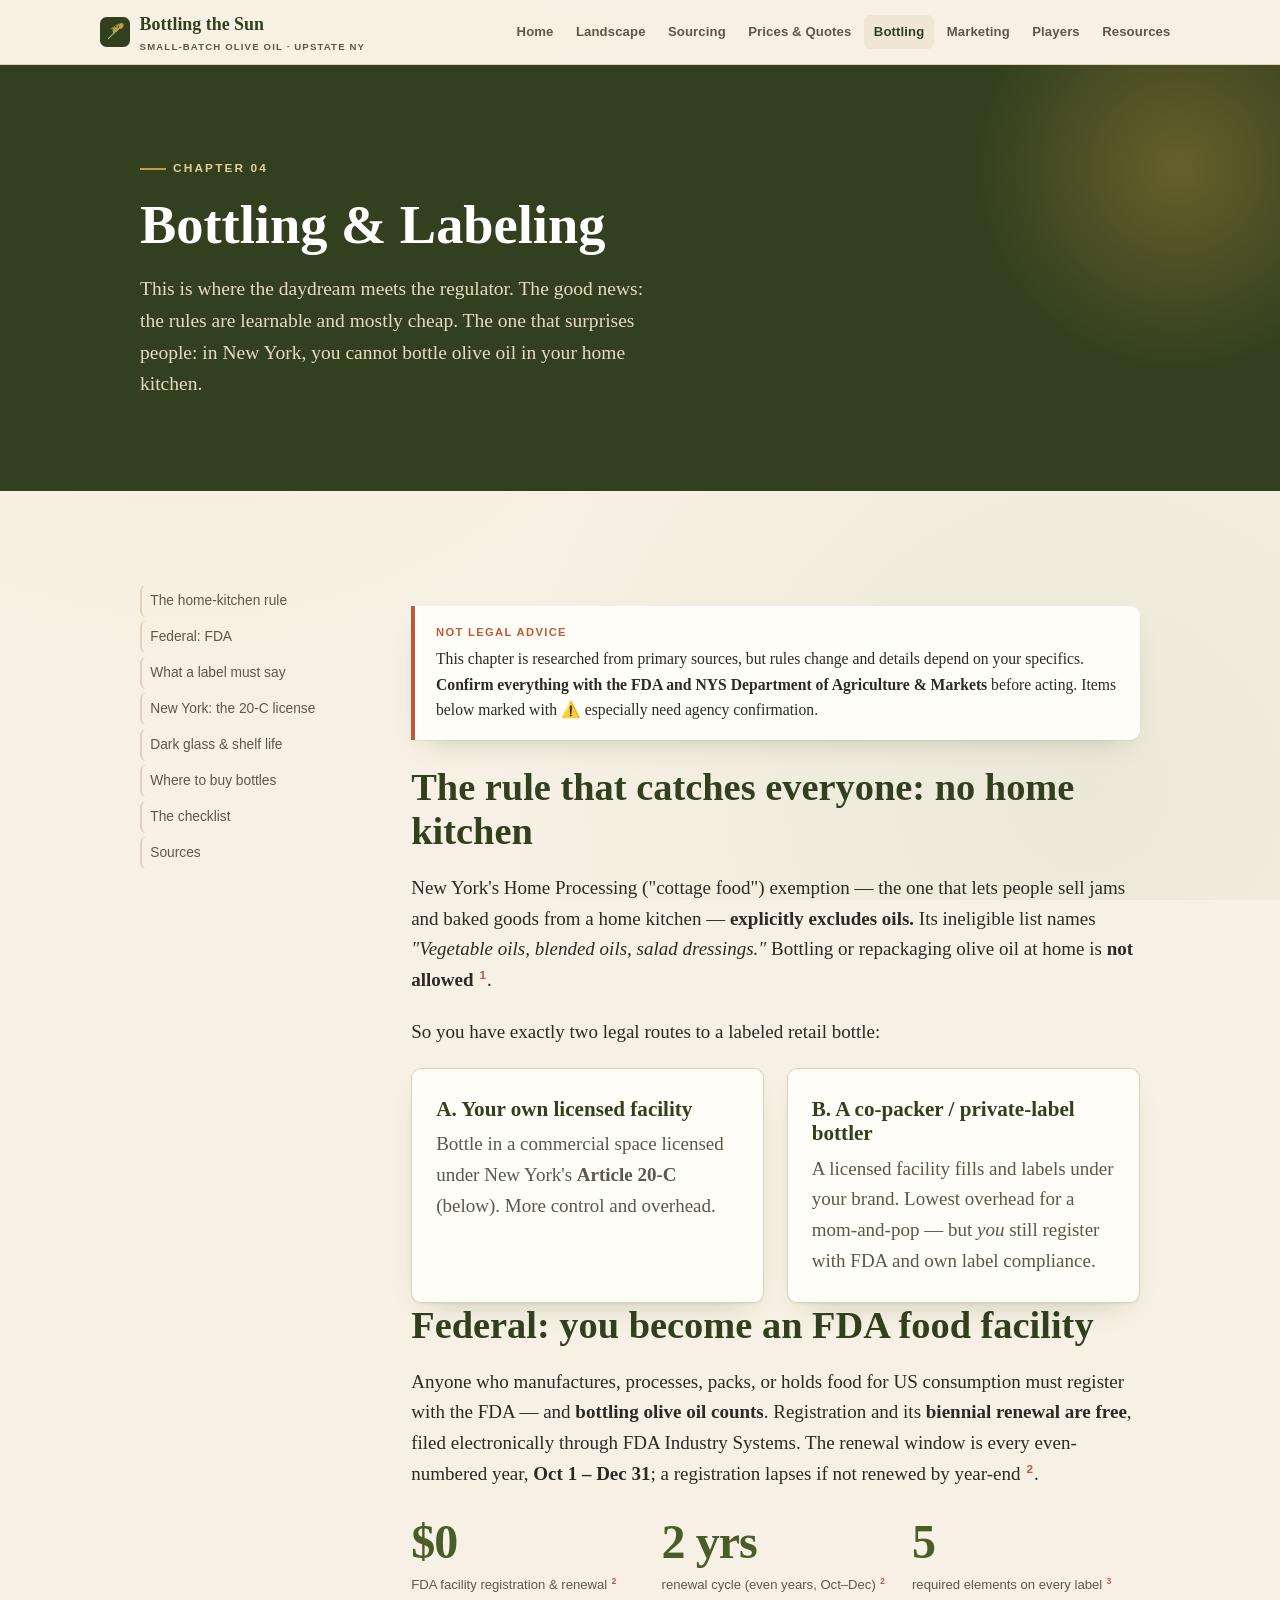
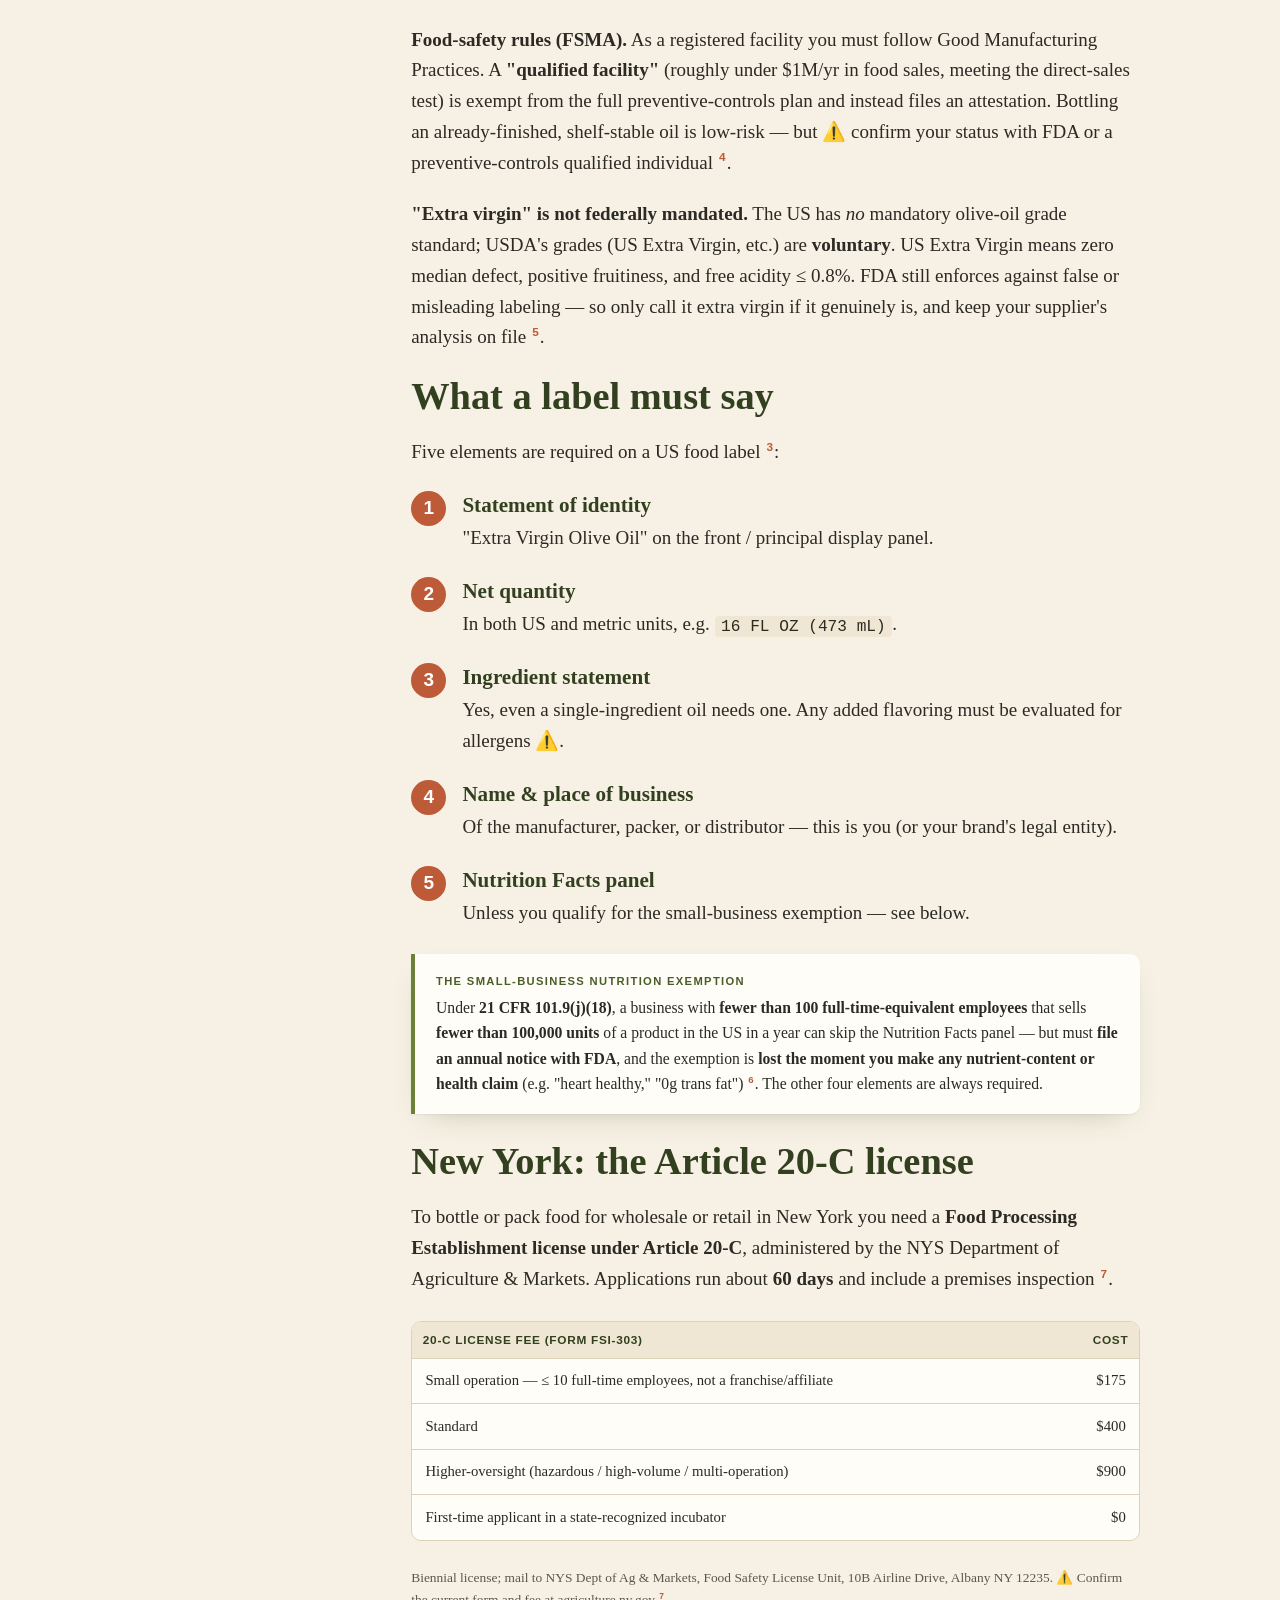
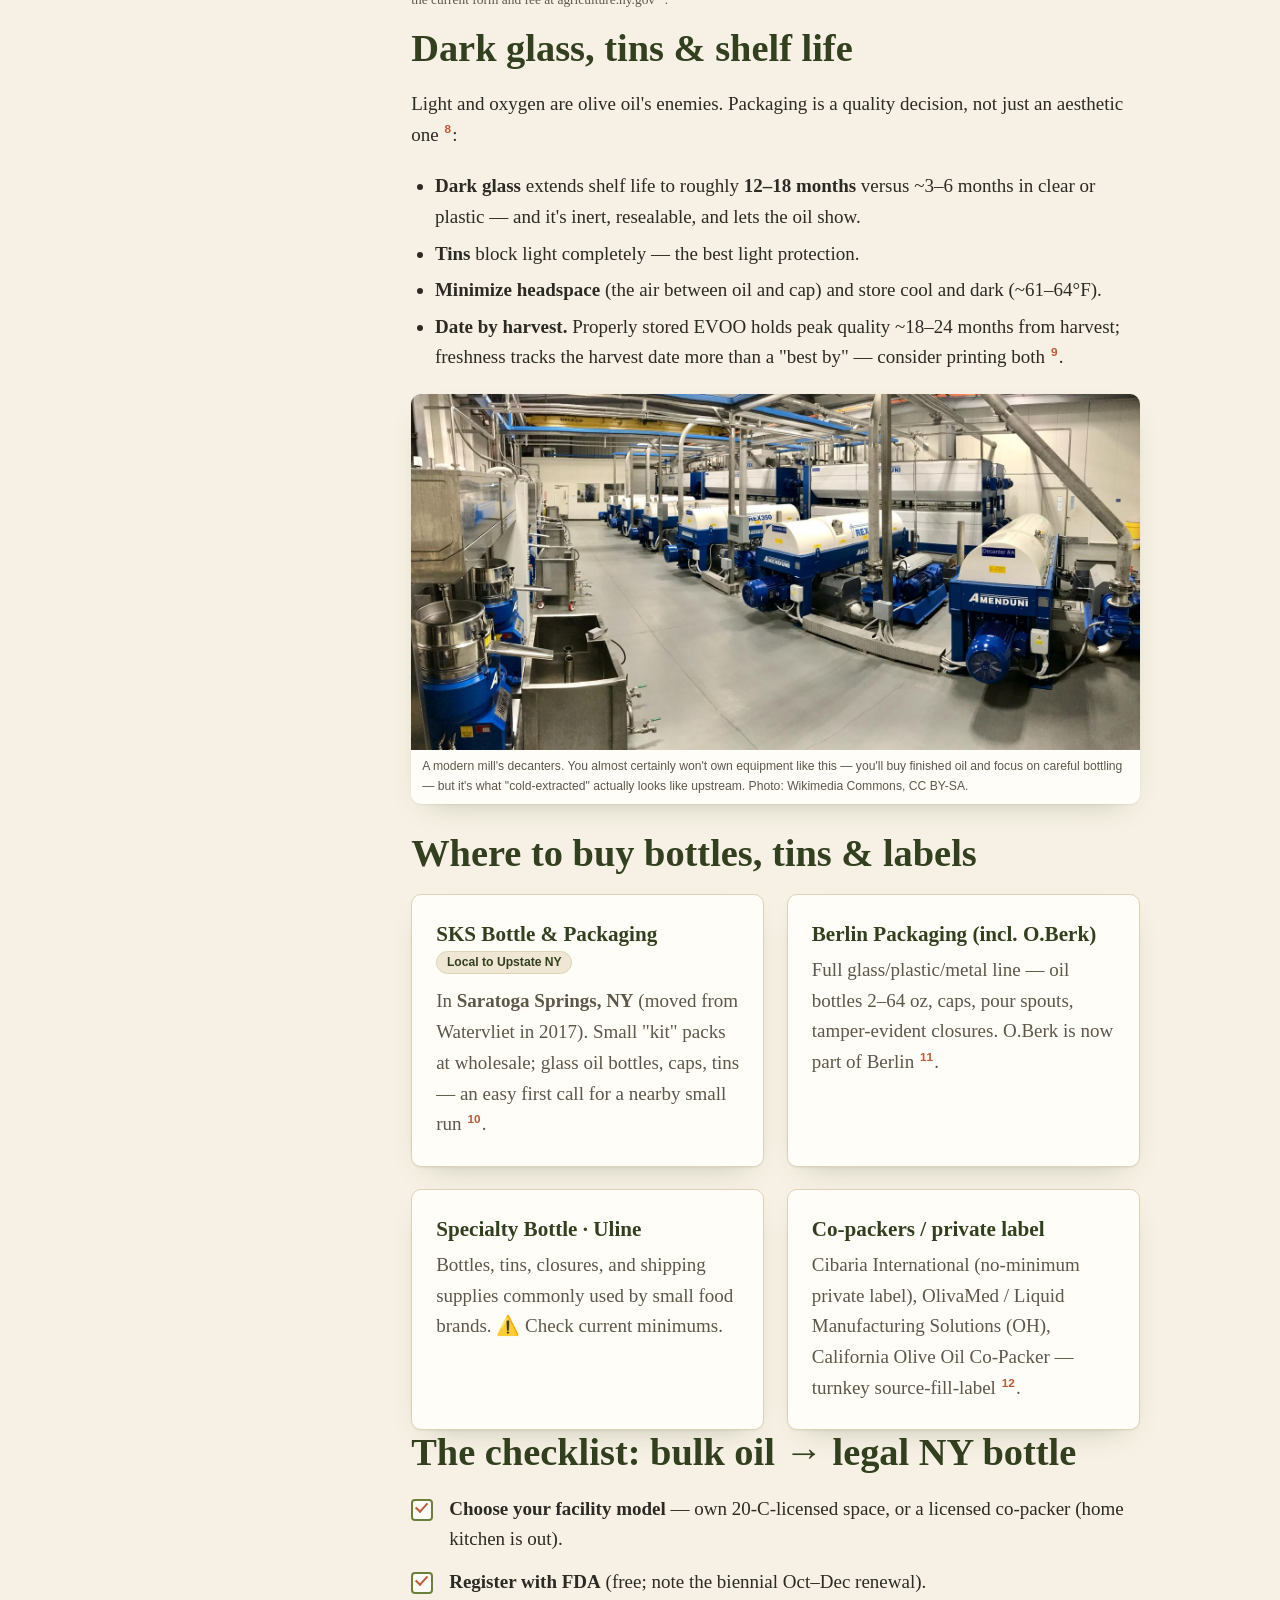
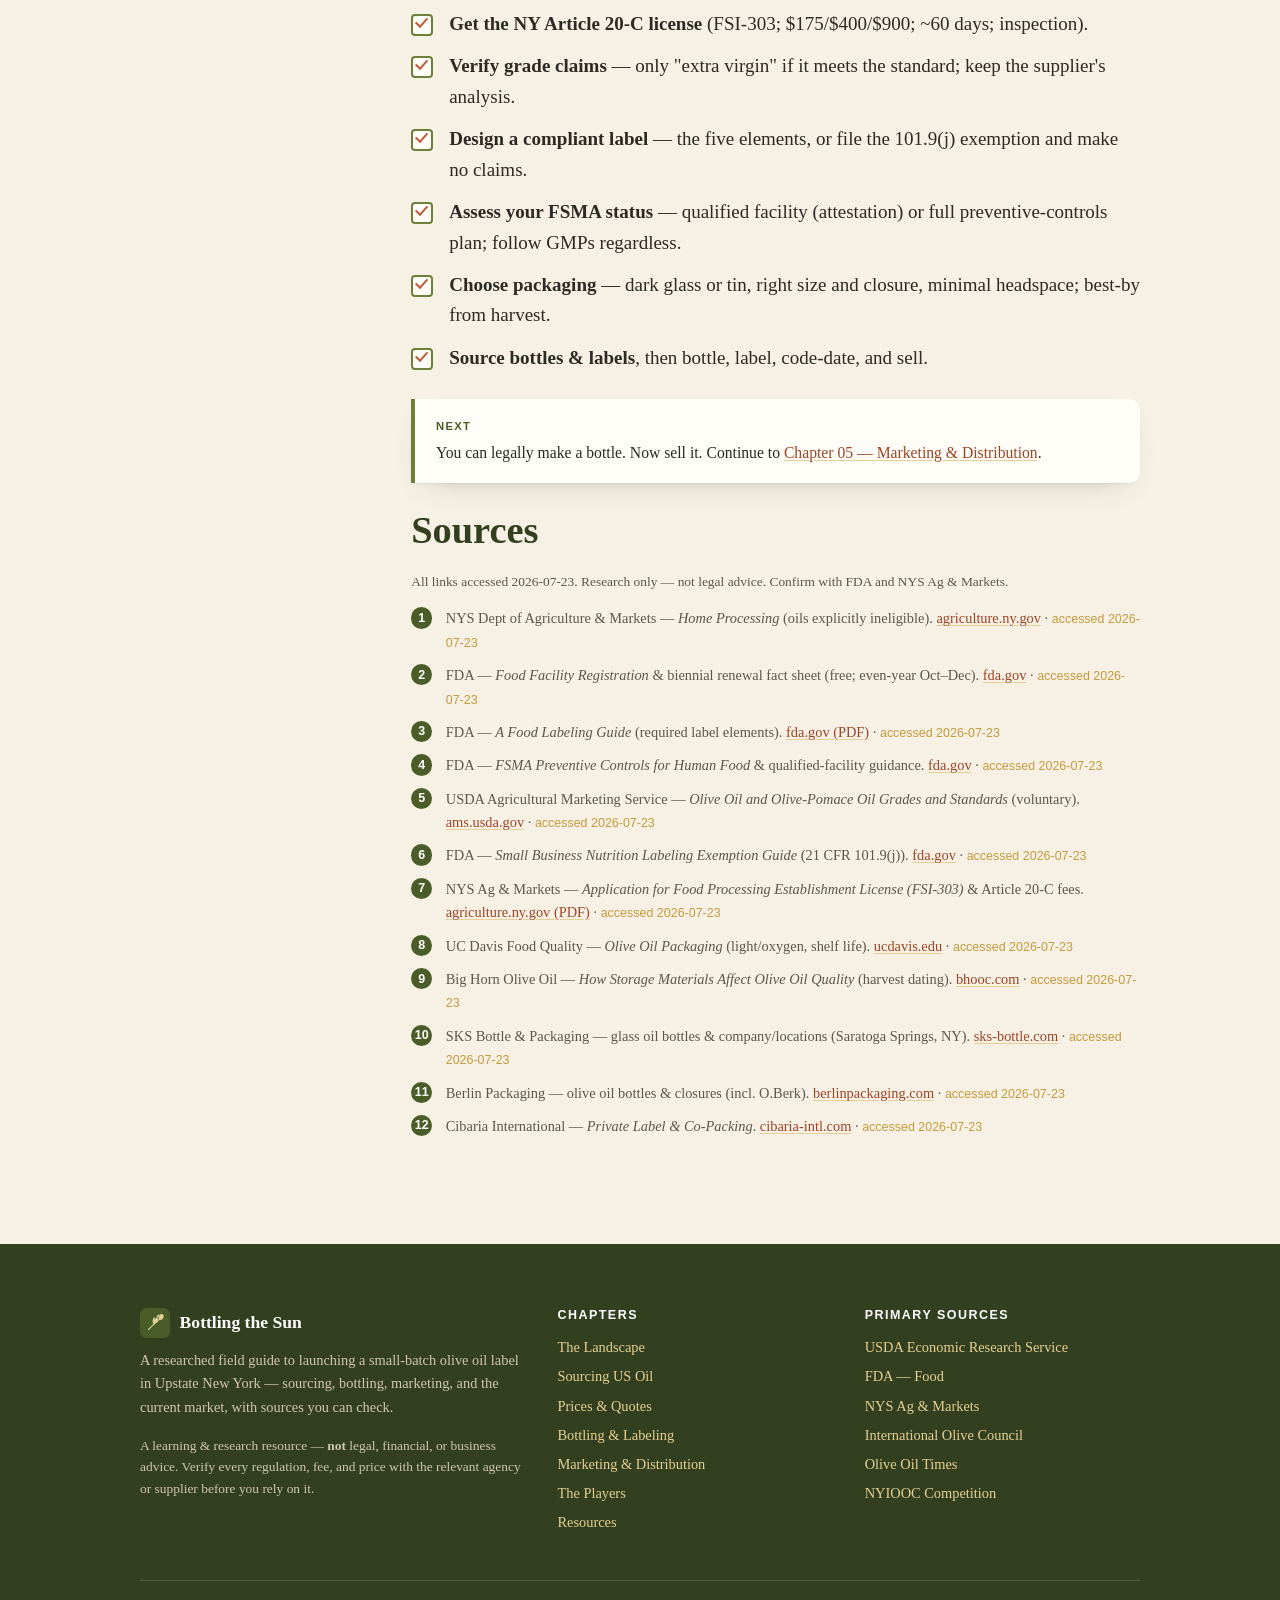
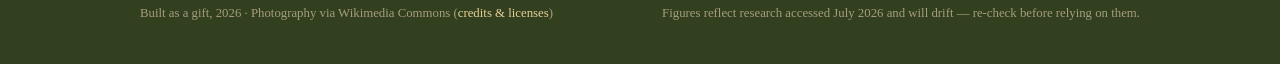
==== bottling.html @ 9337b9a5 "Add researched chapter pages with cited sources Eight interlinked pages surveying how a small Upstat" ====
<!DOCTYPE html>
<html lang="en">
<head>
<meta charset="utf-8">
<meta name="viewport" content="width=device-width, initial-scale=1">
<title>Bottling, Labeling &amp; the Rules in New York | Bottling the Sun</title>
<meta name="description" content="FDA food-facility registration, the New York Article 20-C license, why home kitchens can't bottle oil, dark glass and shelf life, required label elements, the small-business nutrition exemption, and a step-by-step checklist.">
<link rel="icon" type="image/svg+xml" href="assets/svg/favicon.svg">
<link rel="stylesheet" href="css/style.css">
</head>
<body>

<header class="site-head">
  <div class="wrap nav">
    <a class="brand" href="index.html">
      <svg class="mark" viewBox="0 0 64 64" aria-hidden="true"><rect width="64" height="64" rx="14" fill="#33401f"/><g fill="none" stroke="#a9bd77" stroke-width="2.4" stroke-linecap="round"><path d="M18 46 C 26 38, 34 30, 46 20"/><path d="M30 34 C 27 29, 27 25, 31 21"/><path d="M37 27 C 35 22, 36 18, 40 15"/></g><g fill="#c69a3f"><ellipse cx="45" cy="19" rx="5" ry="6.4" transform="rotate(28 45 19)"/><ellipse cx="34" cy="27" rx="4.4" ry="5.8" transform="rotate(28 34 27)"/></g><g fill="#6b8038"><path d="M31 21 C 27 20, 24 22, 22 26 C 26 26, 29 25, 31 21 Z"/><path d="M40 15 C 36 14, 33 16, 31 20 C 35 20, 38 19, 40 15 Z"/></g></svg>
      <span>Bottling&nbsp;the&nbsp;Sun<small>Small-batch olive oil · Upstate NY</small></span>
    </a>
    <button class="nav-toggle" aria-label="Menu" aria-expanded="false">☰</button>
    <nav class="nav-links" id="nav">
      <a href="index.html">Home</a>
      <a href="landscape.html">Landscape</a>
      <a href="sourcing.html">Sourcing</a>
      <a href="pricing.html">Prices &amp; Quotes</a>
      <a href="bottling.html">Bottling</a>
      <a href="marketing.html">Marketing</a>
      <a href="players.html">Players</a>
      <a href="resources.html">Resources</a>
    </nav>
  </div>
</header>

<section class="page-hero">
  <div class="wrap">
    <p class="kicker">Chapter 04</p>
    <h1>Bottling &amp; Labeling</h1>
    <p class="lede">This is where the daydream meets the regulator. The good news: the rules are learnable and mostly cheap. The one that surprises people: in New York, you cannot bottle olive oil in your home kitchen.</p>
  </div>
</section>

<div class="band">
  <div class="wrap with-toc">
    <nav class="toc" aria-label="On this page">
      <ul>
        <li><a href="#homekitchen">The home-kitchen rule</a></li>
        <li><a href="#federal">Federal: FDA</a></li>
        <li><a href="#label">What a label must say</a></li>
        <li><a href="#ny">New York: the 20-C license</a></li>
        <li><a href="#glass">Dark glass &amp; shelf life</a></li>
        <li><a href="#suppliers">Where to buy bottles</a></li>
        <li><a href="#checklist">The checklist</a></li>
        <li><a href="#sources">Sources</a></li>
      </ul>
    </nav>

    <div>
      <div class="callout warn">
        <span class="tag">Not legal advice</span>
        This chapter is researched from primary sources, but rules change and details depend on your specifics. <strong>Confirm everything with the FDA and NYS Department of Agriculture &amp; Markets</strong> before acting. Items below marked with ⚠️ especially need agency confirmation.
      </div>

      <h2 id="homekitchen">The rule that catches everyone: no home kitchen</h2>
      <p>New York's Home Processing ("cottage food") exemption — the one that lets people sell jams and baked goods from a home kitchen — <strong>explicitly excludes oils.</strong> Its ineligible list names <em>"Vegetable oils, blended oils, salad dressings."</em> Bottling or repackaging olive oil at home is <strong>not allowed</strong> <a class="cite" href="#s-homeproc" id="s-homeproc">1</a>.</p>
      <p>So you have exactly two legal routes to a labeled retail bottle:</p>
      <div class="grid cols-2">
        <div class="card"><h3>A. Your own licensed facility</h3><p class="muted">Bottle in a commercial space licensed under New York's <strong>Article 20-C</strong> (below). More control and overhead.</p></div>
        <div class="card"><h3>B. A co-packer / private-label bottler</h3><p class="muted">A licensed facility fills and labels under your brand. Lowest overhead for a mom-and-pop — but <em>you</em> still register with FDA and own label compliance.</p></div>
      </div>

      <h2 id="federal">Federal: you become an FDA food facility</h2>
      <p>Anyone who manufactures, processes, packs, or holds food for US consumption must register with the FDA — and <strong>bottling olive oil counts</strong>. Registration and its <strong>biennial renewal are free</strong>, filed electronically through FDA Industry Systems. The renewal window is every even-numbered year, <strong>Oct 1 – Dec 31</strong>; a registration lapses if not renewed by year-end <a class="cite" href="#s-ffr" id="s-ffr">2</a>.</p>
      <div class="grid cols-3" style="margin:1.8rem 0">
        <div class="stat"><div class="fig">$0</div><div class="lab">FDA facility registration &amp; renewal <a class="cite" href="#s-ffr">2</a></div></div>
        <div class="stat"><div class="fig">2 yrs</div><div class="lab">renewal cycle (even years, Oct–Dec) <a class="cite" href="#s-ffr">2</a></div></div>
        <div class="stat"><div class="fig">5</div><div class="lab">required elements on every label <a class="cite" href="#s-labelguide">3</a></div></div>
      </div>
      <p><strong>Food-safety rules (FSMA).</strong> As a registered facility you must follow Good Manufacturing Practices. A <strong>"qualified facility"</strong> (roughly under $1M/yr in food sales, meeting the direct-sales test) is exempt from the full preventive-controls plan and instead files an attestation. Bottling an already-finished, shelf-stable oil is low-risk — but ⚠️ confirm your status with FDA or a preventive-controls qualified individual <a class="cite" href="#s-fsma">4</a>.</p>
      <p><strong>"Extra virgin" is not federally mandated.</strong> The US has <em>no</em> mandatory olive-oil grade standard; USDA's grades (US Extra Virgin, etc.) are <strong>voluntary</strong>. US Extra Virgin means zero median defect, positive fruitiness, and free acidity ≤ 0.8%. FDA still enforces against false or misleading labeling — so only call it extra virgin if it genuinely is, and keep your supplier's analysis on file <a class="cite" href="#s-usda">5</a>.</p>

      <h2 id="label">What a label must say</h2>
      <p>Five elements are required on a US food label <a class="cite" href="#s-labelguide">3</a>:</p>
      <ol class="steps">
        <li><h3>Statement of identity</h3><p>"Extra Virgin Olive Oil" on the front / principal display panel.</p></li>
        <li><h3>Net quantity</h3><p>In both US and metric units, e.g. <code>16 FL OZ (473 mL)</code>.</p></li>
        <li><h3>Ingredient statement</h3><p>Yes, even a single-ingredient oil needs one. Any added flavoring must be evaluated for allergens ⚠️.</p></li>
        <li><h3>Name &amp; place of business</h3><p>Of the manufacturer, packer, or distributor — this is you (or your brand's legal entity).</p></li>
        <li><h3>Nutrition Facts panel</h3><p>Unless you qualify for the small-business exemption — see below.</p></li>
      </ol>
      <div class="callout tip">
        <span class="tag">The small-business nutrition exemption</span>
        Under <strong>21 CFR 101.9(j)(18)</strong>, a business with <strong>fewer than 100 full-time-equivalent employees</strong> that sells <strong>fewer than 100,000 units</strong> of a product in the US in a year can skip the Nutrition Facts panel — but must <strong>file an annual notice with FDA</strong>, and the exemption is <strong>lost the moment you make any nutrient-content or health claim</strong> (e.g. "heart healthy," "0g trans fat") <a class="cite" href="#s-smallbiz" id="s-smallbiz">6</a>. The other four elements are always required.
      </div>

      <h2 id="ny">New York: the Article 20-C license</h2>
      <p>To bottle or pack food for wholesale or retail in New York you need a <strong>Food Processing Establishment license under Article 20-C</strong>, administered by the NYS Department of Agriculture &amp; Markets. Applications run about <strong>60 days</strong> and include a premises inspection <a class="cite" href="#s-20c" id="s-20c">7</a>.</p>
      <div class="table-scroll">
        <table>
          <thead><tr><th>20-C license fee (form FSI-303)</th><th class="num">Cost</th></tr></thead>
          <tbody>
            <tr><td>Small operation — ≤ 10 full-time employees, not a franchise/affiliate</td><td class="num">$175</td></tr>
            <tr><td>Standard</td><td class="num">$400</td></tr>
            <tr><td>Higher-oversight (hazardous / high-volume / multi-operation)</td><td class="num">$900</td></tr>
            <tr><td>First-time applicant in a state-recognized incubator</td><td class="num">$0</td></tr>
          </tbody>
        </table>
      </div>
      <p class="small muted">Biennial license; mail to NYS Dept of Ag &amp; Markets, Food Safety License Unit, 10B Airline Drive, Albany NY 12235. ⚠️ Confirm the current form and fee at agriculture.ny.gov <a class="cite" href="#s-20c">7</a>.</p>

      <h2 id="glass">Dark glass, tins &amp; shelf life</h2>
      <p>Light and oxygen are olive oil's enemies. Packaging is a quality decision, not just an aesthetic one <a class="cite" href="#s-ucdavis" id="s-ucdavis">8</a>:</p>
      <ul>
        <li><strong>Dark glass</strong> extends shelf life to roughly <strong>12–18 months</strong> versus ~3–6 months in clear or plastic — and it's inert, resealable, and lets the oil show.</li>
        <li><strong>Tins</strong> block light completely — the best light protection.</li>
        <li><strong>Minimize headspace</strong> (the air between oil and cap) and store cool and dark (~61–64°F).</li>
        <li><strong>Date by harvest.</strong> Properly stored EVOO holds peak quality ~18–24 months from harvest; freshness tracks the harvest date more than a "best by" — consider printing both <a class="cite" href="#s-bhooc">9</a>.</li>
      </ul>

      <figure class="photo">
        <img src="assets/photos/mill.jpg" alt="Rows of modern stainless-steel olive-oil milling and decanter equipment in a clean facility" loading="lazy">
        <figcaption>A modern mill's decanters. You almost certainly won't own equipment like this — you'll buy finished oil and focus on careful bottling — but it's what "cold-extracted" actually looks like upstream. <span class="muted">Photo: Wikimedia Commons, CC BY-SA.</span></figcaption>
      </figure>

      <h2 id="suppliers">Where to buy bottles, tins &amp; labels</h2>
      <div class="grid cols-2">
        <div class="card"><h3>SKS Bottle &amp; Packaging <span class="pills" style="display:inline-flex;margin:0"><li>Local to Upstate NY</li></span></h3><p class="muted">In <strong>Saratoga Springs, NY</strong> (moved from Watervliet in 2017). Small "kit" packs at wholesale; glass oil bottles, caps, tins — an easy first call for a nearby small run <a class="cite" href="#s-sks">10</a>.</p></div>
        <div class="card"><h3>Berlin Packaging (incl. O.Berk)</h3><p class="muted">Full glass/plastic/metal line — oil bottles 2–64&nbsp;oz, caps, pour spouts, tamper-evident closures. O.Berk is now part of Berlin <a class="cite" href="#s-berlin">11</a>.</p></div>
        <div class="card"><h3>Specialty Bottle · Uline</h3><p class="muted">Bottles, tins, closures, and shipping supplies commonly used by small food brands. ⚠️ Check current minimums.</p></div>
        <div class="card"><h3>Co-packers / private label</h3><p class="muted">Cibaria International (no-minimum private label), OlivaMed / Liquid Manufacturing Solutions (OH), California Olive Oil Co-Packer — turnkey source-fill-label <a class="cite" href="#s-cibaria">12</a>.</p></div>
      </div>

      <h2 id="checklist">The checklist: bulk oil → legal NY bottle</h2>
      <ul class="checklist">
        <li><strong>Choose your facility model</strong> — own 20-C-licensed space, or a licensed co-packer (home kitchen is out).</li>
        <li><strong>Register with FDA</strong> (free; note the biennial Oct–Dec renewal).</li>
        <li><strong>Get the NY Article 20-C license</strong> (FSI-303; $175/$400/$900; ~60 days; inspection).</li>
        <li><strong>Verify grade claims</strong> — only "extra virgin" if it meets the standard; keep the supplier's analysis.</li>
        <li><strong>Design a compliant label</strong> — the five elements, or file the 101.9(j) exemption and make no claims.</li>
        <li><strong>Assess your FSMA status</strong> — qualified facility (attestation) or full preventive-controls plan; follow GMPs regardless.</li>
        <li><strong>Choose packaging</strong> — dark glass or tin, right size and closure, minimal headspace; best-by from harvest.</li>
        <li><strong>Source bottles &amp; labels</strong>, then bottle, label, code-date, and sell.</li>
      </ul>
      <div class="callout tip" style="margin-top:1.6rem">
        <span class="tag">Next</span>
        You can legally make a bottle. Now sell it. Continue to <a href="marketing.html">Chapter 05 — Marketing &amp; Distribution</a>.
      </div>

      <h2 id="sources">Sources</h2>
      <p class="small muted">All links accessed 2026-07-23. Research only — not legal advice. Confirm with FDA and NYS Ag &amp; Markets.</p>
      <ol class="source-list">
        <li id="s-homeproc">NYS Dept of Agriculture &amp; Markets — <em>Home Processing</em> (oils explicitly ineligible). <a href="https://agriculture.ny.gov/food-safety/home-processing" rel="noopener">agriculture.ny.gov</a> · <span class="accessed">accessed 2026-07-23</span></li>
        <li id="s-ffr">FDA — <em>Food Facility Registration</em> &amp; biennial renewal fact sheet (free; even-year Oct–Dec). <a href="https://www.fda.gov/food/hfp-constituent-updates/fda-reminds-animal-and-human-food-facilities-register-or-renew-their-food-facility-registration-ffr" rel="noopener">fda.gov</a> · <span class="accessed">accessed 2026-07-23</span></li>
        <li id="s-labelguide">FDA — <em>A Food Labeling Guide</em> (required label elements). <a href="https://www.fda.gov/files/food/published/Food-Labeling-Guide-(PDF).pdf" rel="noopener">fda.gov (PDF)</a> · <span class="accessed">accessed 2026-07-23</span></li>
        <li id="s-fsma">FDA — <em>FSMA Preventive Controls for Human Food</em> &amp; qualified-facility guidance. <a href="https://www.fda.gov/food/food-safety-modernization-act-fsma/fsma-final-rule-preventive-controls-human-food" rel="noopener">fda.gov</a> · <span class="accessed">accessed 2026-07-23</span></li>
        <li id="s-usda">USDA Agricultural Marketing Service — <em>Olive Oil and Olive-Pomace Oil Grades and Standards</em> (voluntary). <a href="https://www.ams.usda.gov/grades-standards/olive-oil-and-olive-pomace-oil-grades-and-standards" rel="noopener">ams.usda.gov</a> · <span class="accessed">accessed 2026-07-23</span></li>
        <li id="s-smallbiz">FDA — <em>Small Business Nutrition Labeling Exemption Guide</em> (21 CFR 101.9(j)). <a href="https://www.fda.gov/food/labeling-nutrition-guidance-documents-regulatory-information/small-business-nutrition-labeling-exemption-guide" rel="noopener">fda.gov</a> · <span class="accessed">accessed 2026-07-23</span></li>
        <li id="s-20c">NYS Ag &amp; Markets — <em>Application for Food Processing Establishment License (FSI-303)</em> &amp; Article 20-C fees. <a href="https://agriculture.ny.gov/system/files/documents/2025/06/fsi-303.pdf" rel="noopener">agriculture.ny.gov (PDF)</a> · <span class="accessed">accessed 2026-07-23</span></li>
        <li id="s-ucdavis">UC Davis Food Quality — <em>Olive Oil Packaging</em> (light/oxygen, shelf life). <a href="https://ucfoodquality.ucdavis.edu/olive-oil/olive-oil-packaging" rel="noopener">ucdavis.edu</a> · <span class="accessed">accessed 2026-07-23</span></li>
        <li id="s-bhooc">Big Horn Olive Oil — <em>How Storage Materials Affect Olive Oil Quality</em> (harvest dating). <a href="https://bhooc.com/blogs/articles/how-storage-materials-affect-olive-oil-quality" rel="noopener">bhooc.com</a> · <span class="accessed">accessed 2026-07-23</span></li>
        <li id="s-sks">SKS Bottle &amp; Packaging — glass oil bottles &amp; company/locations (Saratoga Springs, NY). <a href="https://www.sks-bottle.com/-p3-OilBottle.html" rel="noopener">sks-bottle.com</a> · <span class="accessed">accessed 2026-07-23</span></li>
        <li id="s-berlin">Berlin Packaging — olive oil bottles &amp; closures (incl. O.Berk). <a href="https://www.berlinpackaging.com/olive_oil_bottles/" rel="noopener">berlinpackaging.com</a> · <span class="accessed">accessed 2026-07-23</span></li>
        <li id="s-cibaria">Cibaria International — <em>Private Label &amp; Co-Packing</em>. <a href="https://www.cibaria-intl.com/private-label-co-packing/" rel="noopener">cibaria-intl.com</a> · <span class="accessed">accessed 2026-07-23</span></li>
      </ol>
    </div>
  </div>
</div>

<footer class="site-foot">
  <div class="wrap">
    <div class="foot-grid">
      <div>
        <div class="foot-brand">
          <svg class="mark" viewBox="0 0 64 64" aria-hidden="true"><rect width="64" height="64" rx="14" fill="#4a5d29"/><g fill="none" stroke="#cfe0a0" stroke-width="2.4" stroke-linecap="round"><path d="M18 46 C 26 38, 34 30, 46 20"/><path d="M30 34 C 27 29, 27 25, 31 21"/><path d="M37 27 C 35 22, 36 18, 40 15"/></g><g fill="#e5cf94"><ellipse cx="45" cy="19" rx="5" ry="6.4" transform="rotate(28 45 19)"/><ellipse cx="34" cy="27" rx="4.4" ry="5.8" transform="rotate(28 34 27)"/></g></svg>
          Bottling the Sun
        </div>
        <p>A researched field guide to launching a small-batch olive oil label in Upstate New York — sourcing, bottling, marketing, and the current market, with sources you can check.</p>
        <p class="small">A learning &amp; research resource — <strong>not</strong> legal, financial, or business advice. Verify every regulation, fee, and price with the relevant agency or supplier before you rely on it.</p>
      </div>
      <div>
        <h4>Chapters</h4>
        <ul>
          <li><a href="landscape.html">The Landscape</a></li>
          <li><a href="sourcing.html">Sourcing US Oil</a></li>
          <li><a href="pricing.html">Prices &amp; Quotes</a></li>
          <li><a href="bottling.html">Bottling &amp; Labeling</a></li>
          <li><a href="marketing.html">Marketing &amp; Distribution</a></li>
          <li><a href="players.html">The Players</a></li>
          <li><a href="resources.html">Resources</a></li>
        </ul>
      </div>
      <div>
        <h4>Primary sources</h4>
        <ul>
          <li><a href="https://www.ers.usda.gov/" rel="noopener">USDA Economic Research Service</a></li>
          <li><a href="https://www.fda.gov/food" rel="noopener">FDA — Food</a></li>
          <li><a href="https://agriculture.ny.gov/" rel="noopener">NYS Ag &amp; Markets</a></li>
          <li><a href="https://www.internationaloliveoil.org/" rel="noopener">International Olive Council</a></li>
          <li><a href="https://www.oliveoiltimes.com/" rel="noopener">Olive Oil Times</a></li>
          <li><a href="https://nyiooc.org/" rel="noopener">NYIOOC Competition</a></li>
        </ul>
      </div>
    </div>
    <div class="foot-bottom">
      <span>Built as a gift, <span data-year>2026</span> · Photography via Wikimedia Commons (<a href="assets/photos/CREDITS.md">credits &amp; licenses</a>)</span>
      <span>Figures reflect research accessed July&nbsp;2026 and will drift — re-check before relying on them.</span>
    </div>
  </div>
</footer>

<script src="js/site.js" defer></script>
</body>
</html>
---- css/style.css ----
/* =========================================================================
   style.css — design system for "Bottling the Sun"
   A field guide to starting a small olive oil business in Upstate New York.

   Why this file exists:
     Single, self-contained stylesheet for the whole static site. No external
     fonts, no CDNs, no web requests — everything ships in the repo so the site
     loads fast, works offline, and leaks nothing to third parties.

   How to use:
     Every page links this one file:  <link rel="stylesheet" href="css/style.css">
     (adjust the relative path if the page lives in a subfolder).
     Page structure expected:
        <header class="site-head"> ... nav ... </header>
        <main> ... <section class="band"> ... </section> ... </main>
        <footer class="site-foot"> ... </footer>
     Common building blocks: .wrap, .band, .card, .grid, .stat, .callout,
        .cite (superscript citation), .source-list, .lede, .kicker.

   Palette: sun-warmed cream paper, olive greens, terracotta + gold accents,
     soft ink for text. Designed to feel like a printed field guide.
   Last updated: 2026-07-23 (Pacific)
   ========================================================================= */

:root {
  /* --- color --- */
  --paper:      #f6f1e4;   /* warm cream background            */
  --paper-2:    #efe7d3;   /* slightly deeper panel            */
  --card:       #fffdf7;   /* raised card surface              */
  --ink:        #2c2a24;   /* primary text                     */
  --ink-soft:   #5d574a;   /* secondary text                   */
  --line:       #ddd2b8;   /* hairlines / borders              */

  --olive-900:  #33401f;   /* deepest olive (headers, footer)  */
  --olive-700:  #4a5d29;   /* primary olive                    */
  --olive-500:  #6b8038;   /* brighter olive                   */
  --olive-300:  #a9bd77;   /* pale olive                       */

  --terra:      #bd5a37;   /* terracotta accent                */
  --terra-dark: #9c4526;
  --gold:       #c69a3f;   /* gold / oil accent                */
  --gold-soft:  #e5cf94;

  /* --- type --- */
  --serif: "Iowan Old Style", "Palatino Linotype", "Book Antiqua", Palatino, Georgia, "Times New Roman", serif;
  --sans:  "Helvetica Neue", Helvetica, Arial, "Segoe UI", Roboto, system-ui, sans-serif;

  /* --- metrics --- */
  --wrap: 1080px;
  --wrap-narrow: 760px;
  --radius: 10px;
  --shadow: 0 1px 2px rgba(51,64,31,.06), 0 12px 30px -18px rgba(51,64,31,.35);
}

/* --------------------------------------------------------------- reset-ish */
*, *::before, *::after { box-sizing: border-box; }
html { -webkit-text-size-adjust: 100%; scroll-behavior: smooth; }
body {
  margin: 0;
  font-family: var(--serif);
  font-size: 19px;
  line-height: 1.62;
  color: var(--ink);
  background: var(--paper);
  /* faint paper grain via layered gradients — no image file needed */
  background-image:
    radial-gradient(circle at 15% 12%, rgba(198,154,63,.06), transparent 42%),
    radial-gradient(circle at 85% 88%, rgba(74,93,41,.06), transparent 45%);
  background-attachment: fixed;
  text-rendering: optimizeLegibility;
}
img { max-width: 100%; height: auto; display: block; }
a { color: var(--terra-dark); text-decoration-color: var(--gold-soft); text-underline-offset: 2px; }
a:hover { color: var(--terra); }
h1, h2, h3, h4 { line-height: 1.15; font-weight: 700; color: var(--olive-900); }
h2 { font-size: clamp(1.7rem, 1.2rem + 1.8vw, 2.4rem); margin: 0 0 .5em; }
h3 { font-size: 1.32rem; margin: 1.8em 0 .4em; }
p { margin: 0 0 1.1em; }
ul, ol { margin: 0 0 1.1em; padding-left: 1.25em; }
li { margin: .3em 0; }
hr { border: 0; border-top: 1px solid var(--line); margin: 2.4em 0; }
blockquote { margin: 1.4em 0; }
code { font-family: ui-monospace, "SFMono-Regular", Menlo, Consolas, monospace; font-size: .85em;
  background: var(--paper-2); padding: .1em .4em; border-radius: 4px; }

/* --------------------------------------------------------------- layout */
.wrap { width: 100%; max-width: var(--wrap); margin-inline: auto; padding-inline: clamp(18px, 4vw, 40px); }
.narrow { max-width: var(--wrap-narrow); }
.band { padding: clamp(48px, 7vw, 90px) 0; }
.band + .band { border-top: 1px solid var(--line); }
.band.tint { background: var(--paper-2); }
.band.deep { background: var(--olive-900); color: #ece7d5; }
.band.deep h2, .band.deep h3 { color: #fff; }
.band.deep a { color: var(--gold-soft); }

.kicker {
  font-family: var(--sans);
  font-size: .74rem; font-weight: 700; letter-spacing: .18em; text-transform: uppercase;
  color: var(--terra); margin: 0 0 .9em;
  display: inline-flex; align-items: center; gap: .6em;
}
.kicker::before { content:""; width: 26px; height: 2px; background: var(--gold); display:inline-block; }
.lede { font-size: 1.22rem; color: var(--ink-soft); }

/* --------------------------------------------------------------- header / nav */
.site-head {
  position: sticky; top: 0; z-index: 50;
  background: rgba(246,241,228,.92);
  backdrop-filter: saturate(1.4) blur(8px);
  border-bottom: 1px solid var(--line);
}
.nav { display: flex; align-items: center; gap: 1.2rem; padding: .6rem 0; }
.brand { display: flex; align-items: center; gap: .6rem; font-weight: 700; color: var(--olive-900);
  text-decoration: none; font-size: 1.12rem; margin-right: auto; }
.brand:hover { color: var(--olive-700); }
.brand .mark { width: 30px; height: 30px; flex: none; }
.brand small { display:block; font-family: var(--sans); font-weight: 600; font-size: .6rem;
  letter-spacing: .12em; text-transform: uppercase; color: var(--ink-soft); }
.nav-links { display: flex; gap: .2rem; flex-wrap: wrap; }
.nav-links a {
  font-family: var(--sans); font-size: .82rem; font-weight: 600; letter-spacing: .01em;
  color: var(--ink-soft); text-decoration: none; padding: .4rem .6rem; border-radius: 6px;
  white-space: nowrap;
}
.nav-links a:hover { background: var(--paper-2); color: var(--olive-900); }
.nav-links a.active { color: var(--olive-900); background: var(--paper-2); }
.nav-toggle { display: none; margin-left: auto; background: none; border: 1px solid var(--line);
  border-radius: 6px; padding: .35rem .5rem; cursor: pointer; color: var(--olive-900); font-size: 1.1rem; }

@media (max-width: 820px) {
  .nav-toggle { display: block; }
  .nav-links {
    position: absolute; top: 100%; left: 0; right: 0; flex-direction: column; gap: 0;
    background: var(--paper); border-bottom: 1px solid var(--line);
    padding: .5rem clamp(18px,4vw,40px) 1rem; box-shadow: var(--shadow);
    max-height: 0; overflow: hidden; transition: max-height .28s ease; padding-top:0; padding-bottom:0;
  }
  .nav-links.open { max-height: 70vh; padding-top:.5rem; padding-bottom:1rem; }
  .nav-links a { padding: .7rem .4rem; border-bottom: 1px solid var(--line); }
}

/* --------------------------------------------------------------- hero */
.hero { position: relative; overflow: hidden; background: var(--olive-900); color: #f3eeda; }
.hero-inner { position: relative; z-index: 2; padding: clamp(64px, 11vw, 150px) 0 clamp(56px, 9vw, 120px); }
.hero h1 {
  color: #fff; font-size: clamp(2.4rem, 1.3rem + 4.6vw, 4.6rem); line-height: 1.02;
  margin: 0 0 .35em; letter-spacing: -.01em;
}
.hero .lede { color: #e4dcc2; max-width: 40ch; font-size: clamp(1.1rem, 1rem + .6vw, 1.4rem); }
.hero .cta-row { margin-top: 2rem; display: flex; gap: .8rem; flex-wrap: wrap; }
.hero::after { /* sun glow */
  content:""; position: absolute; z-index:1; width: 60vw; height: 60vw; max-width: 720px; max-height: 720px;
  right: -12vw; top: -14vw; border-radius: 50%;
  background: radial-gradient(circle, rgba(198,154,63,.42), rgba(198,154,63,0) 62%);
}
.hero-branch { position: absolute; z-index: 1; right: -40px; bottom: -30px; width: min(46vw, 480px); opacity: .28; }

/* --------------------------------------------------------------- buttons */
.btn {
  display: inline-flex; align-items: center; gap: .5em; font-family: var(--sans); font-weight: 700;
  font-size: .92rem; letter-spacing: .01em; text-decoration: none; cursor: pointer;
  padding: .72em 1.25em; border-radius: 8px; border: 1.5px solid transparent; transition: transform .12s ease, background .2s;
}
.btn:hover { transform: translateY(-1px); }
.btn-primary { background: var(--terra); color: #fff; }
.btn-primary:hover { background: var(--terra-dark); color:#fff; }
.btn-ghost { border-color: rgba(255,255,255,.4); color: #fff; }
.btn-ghost:hover { background: rgba(255,255,255,.1); color:#fff; }
.btn-olive { background: var(--olive-700); color: #fff; }
.btn-olive:hover { background: var(--olive-900); color:#fff; }

/* --------------------------------------------------------------- grid + cards */
.grid { display: grid; gap: 1.4rem; }
.grid.cols-2 { grid-template-columns: repeat(2, 1fr); }
.grid.cols-3 { grid-template-columns: repeat(3, 1fr); }
.grid.cols-4 { grid-template-columns: repeat(4, 1fr); }
@media (max-width: 860px) { .grid.cols-3, .grid.cols-4 { grid-template-columns: repeat(2, 1fr); } }
@media (max-width: 560px) { .grid.cols-2, .grid.cols-3, .grid.cols-4 { grid-template-columns: 1fr; } }

.card {
  background: var(--card); border: 1px solid var(--line); border-radius: var(--radius);
  padding: 1.5rem 1.5rem 1.6rem; box-shadow: var(--shadow); position: relative;
  transition: transform .14s ease, box-shadow .2s ease;
}
.card h3 { margin-top: .2rem; }
.card p:last-child { margin-bottom: 0; }
a.card { text-decoration: none; color: inherit; display: block; }
a.card:hover { transform: translateY(-3px); box-shadow: 0 1px 2px rgba(51,64,31,.06), 0 22px 40px -20px rgba(51,64,31,.5); }
.card .num { font-family: var(--sans); font-weight: 800; font-size: .8rem; color: var(--gold);
  letter-spacing: .1em; }
.card .go { font-family: var(--sans); font-weight: 700; font-size: .82rem; color: var(--terra); margin-top: .8rem; }

/* icon chip */
.chip { width: 46px; height: 46px; border-radius: 12px; display: grid; place-items: center;
  background: var(--paper-2); border: 1px solid var(--line); margin-bottom: 1rem; }
.chip svg { width: 26px; height: 26px; }

/* --------------------------------------------------------------- stats */
.stat { text-align: left; }
.stat .fig { font-size: clamp(2rem, 1.4rem + 2.2vw, 3rem); font-weight: 800; color: var(--olive-700);
  line-height: 1; letter-spacing: -.02em; }
.band.deep .stat .fig { color: var(--gold-soft); }
.stat .lab { font-family: var(--sans); font-size: .82rem; color: var(--ink-soft); margin-top: .5rem; }
.band.deep .stat .lab { color: #cfc7ad; }

/* --------------------------------------------------------------- callouts */
.callout {
  border-left: 4px solid var(--gold); background: var(--card); border-radius: 0 var(--radius) var(--radius) 0;
  padding: 1.1rem 1.3rem; margin: 1.6em 0; box-shadow: var(--shadow); font-size: .98rem;
}
.callout.warn { border-left-color: var(--terra); }
.callout.tip  { border-left-color: var(--olive-500); }
.callout .tag { font-family: var(--sans); font-weight: 800; font-size: .7rem; letter-spacing: .12em;
  text-transform: uppercase; color: var(--terra); display: block; margin-bottom: .3rem; }
.callout.tip .tag { color: var(--olive-700); }

/* pull quote */
.pullquote { font-size: clamp(1.3rem,1.1rem+1vw,1.7rem); font-style: italic; color: var(--olive-900);
  border: 0; padding: .2em 0; position: relative; }
.pullquote::before { content: "\201C"; font-size: 3em; color: var(--gold); line-height: 0; position: relative; top: .35em; margin-right: .1em; }
.pullquote cite { display:block; font-style: normal; font-family: var(--sans); font-size: .85rem;
  color: var(--ink-soft); margin-top: .8em; }

/* --------------------------------------------------------------- figures / photos */
figure { margin: 0 0 1.4em; }
figure.photo { border-radius: var(--radius); overflow: hidden; box-shadow: var(--shadow); background: var(--paper-2); }
figure.photo img { width: 100%; object-fit: cover; }
figure figcaption { font-family: var(--sans); font-size: .76rem; color: var(--ink-soft); padding: .6em .2em; }
figure.photo figcaption { padding: .6em .9em; background: var(--card); }
.media-2 { display:grid; grid-template-columns: 1fr 1fr; gap: 1.4rem; align-items: start; }
@media (max-width: 720px){ .media-2 { grid-template-columns: 1fr; } }

/* --------------------------------------------------------------- tables */
.table-scroll { overflow-x: auto; margin: 1.4em 0; border: 1px solid var(--line); border-radius: var(--radius); }
table { border-collapse: collapse; width: 100%; font-size: .92rem; background: var(--card); }
th, td { text-align: left; padding: .7em .9em; border-bottom: 1px solid var(--line); vertical-align: top; }
thead th { font-family: var(--sans); font-size: .74rem; letter-spacing: .06em; text-transform: uppercase;
  color: var(--olive-900); background: var(--paper-2); }
tbody tr:last-child td { border-bottom: 0; }
td.num, th.num { text-align: right; font-variant-numeric: tabular-nums; }

/* --------------------------------------------------------------- citations */
.cite { font-family: var(--sans); font-size: .62em; font-weight: 700; vertical-align: super; line-height: 0;
  text-decoration: none; color: var(--terra); padding: 0 .1em; }
.cite:hover { color: var(--terra-dark); text-decoration: underline; }
.source-list { list-style: none; padding: 0; counter-reset: src; font-size: .9rem; }
.source-list li { counter-increment: src; padding-left: 2.4em; position: relative; margin: .7em 0;
  color: var(--ink-soft); }
.source-list li::before { content: counter(src); position: absolute; left: 0; top: 0;
  font-family: var(--sans); font-weight: 800; font-size: .78rem; color: #fff; background: var(--olive-700);
  width: 1.7em; height: 1.7em; border-radius: 50%; display: grid; place-items: center; }
.source-list a { word-break: break-word; }
.source-list .accessed { color: var(--gold); font-family: var(--sans); font-size: .78rem; }
:target { scroll-margin-top: 80px; }
.source-list li:target { background: var(--gold-soft); border-radius: 8px; padding-top:.4em; padding-bottom:.4em; }

/* breadcrumb / page hero for interior pages */
.page-hero { background: var(--olive-900); color: #ece7d5; padding: clamp(46px,7vw,84px) 0 clamp(40px,6vw,70px); position: relative; overflow:hidden; }
.page-hero::after { content:""; position:absolute; right:-10vw; top:-10vw; width:40vw; height:40vw; max-width:460px; max-height:460px; border-radius:50%; background: radial-gradient(circle, rgba(198,154,63,.35), transparent 62%); }
.page-hero h1 { color:#fff; font-size: clamp(2rem, 1.4rem + 2.8vw, 3.4rem); margin:.1em 0 .3em; position:relative; z-index:2; }
.page-hero .lede { color:#e4dcc2; position:relative; z-index:2; max-width: 52ch; }
.page-hero .kicker { color: var(--gold-soft); position:relative; z-index:2; }

/* on-page section nav (table of contents) */
.toc { font-family: var(--sans); font-size: .86rem; }
.toc ul { list-style: none; padding: 0; }
.toc a { display:block; padding:.35em .6em; border-radius:6px; text-decoration:none; color: var(--ink-soft); border-left:2px solid var(--line); }
.toc a:hover { background: var(--paper-2); color: var(--olive-900); border-left-color: var(--gold); }
.with-toc { display:grid; grid-template-columns: 220px 1fr; gap: clamp(1.6rem,4vw,3.2rem); align-items:start; }
.with-toc .toc { position: sticky; top: 84px; }
@media (max-width: 900px){ .with-toc { grid-template-columns:1fr; } .with-toc .toc { position:static; margin-bottom:1.5rem; } }

/* checklist */
.checklist { list-style: none; padding: 0; }
.checklist li { padding-left: 2em; position: relative; margin: .6em 0; }
.checklist li::before { content:""; position:absolute; left:0; top:.28em; width:1.15em; height:1.15em;
  border:2px solid var(--olive-500); border-radius:4px; background: var(--card); }
.checklist li::after { content:""; position:absolute; left:.38em; top:.34em; width:.35em; height:.65em;
  border:solid var(--terra); border-width:0 2px 2px 0; transform: rotate(42deg); }

/* steps / numbered flow */
.steps { counter-reset: step; list-style:none; padding:0; }
.steps > li { counter-increment: step; position: relative; padding-left: 3.2rem; margin: 1.3em 0; }
.steps > li::before { content: counter(step); position: absolute; left:0; top:-.1em;
  width:2.2rem; height:2.2rem; border-radius:50%; background: var(--terra); color:#fff;
  font-family: var(--sans); font-weight:800; display:grid; place-items:center; }
.steps > li h3 { margin:.1em 0 .3em; }

/* tag pills */
.pills { display:flex; flex-wrap:wrap; gap:.5rem; margin:.6rem 0 1.2rem; padding:0; list-style:none; }
.pills li { font-family: var(--sans); font-size:.76rem; font-weight:700; color: var(--olive-900);
  background: var(--paper-2); border:1px solid var(--line); border-radius:999px; padding:.3em .8em; }

/* --------------------------------------------------------------- footer */
.site-foot { background: var(--olive-900); color: #cfc7ad; font-size: .9rem; padding: clamp(40px,6vw,64px) 0 2.5rem; }
.site-foot a { color: var(--gold-soft); text-decoration: none; }
.site-foot a:hover { text-decoration: underline; }
.foot-grid { display:grid; grid-template-columns: 1.4fr 1fr 1fr; gap: 2rem; margin-bottom: 2.5rem; }
@media (max-width: 720px){ .foot-grid { grid-template-columns: 1fr 1fr; } }
@media (max-width: 460px){ .foot-grid { grid-template-columns: 1fr; } }
.site-foot h4 { color:#fff; font-family: var(--sans); font-size:.78rem; letter-spacing:.12em; text-transform:uppercase; margin:0 0 .9rem; }
.site-foot ul { list-style:none; padding:0; margin:0; }
.site-foot li { margin:.4em 0; }
.foot-brand { display:flex; align-items:center; gap:.6rem; color:#fff; font-weight:700; font-size:1.1rem; margin-bottom:.7rem; }
.foot-brand .mark { width:30px; height:30px; }
.foot-bottom { border-top:1px solid rgba(255,255,255,.14); padding-top:1.4rem; display:flex; justify-content:space-between; gap:1rem; flex-wrap:wrap; font-size:.8rem; color:#9c9madjust; }
.foot-bottom { color:#a49c82; }

/* --------------------------------------------------------------- utilities */
.center { text-align: center; }
.mt0 { margin-top: 0; }
.mb0 { margin-bottom: 0; }
.muted { color: var(--ink-soft); }
.small { font-size: .84rem; }
.sans { font-family: var(--sans); }
.divider-leaf { text-align:center; margin: 2.4em 0; color: var(--olive-300); }
.divider-leaf svg { width: 42px; height: 42px; }

/* reduce motion */
@media (prefers-reduced-motion: reduce) {
  * { scroll-behavior: auto !important; transition: none !important; }
}
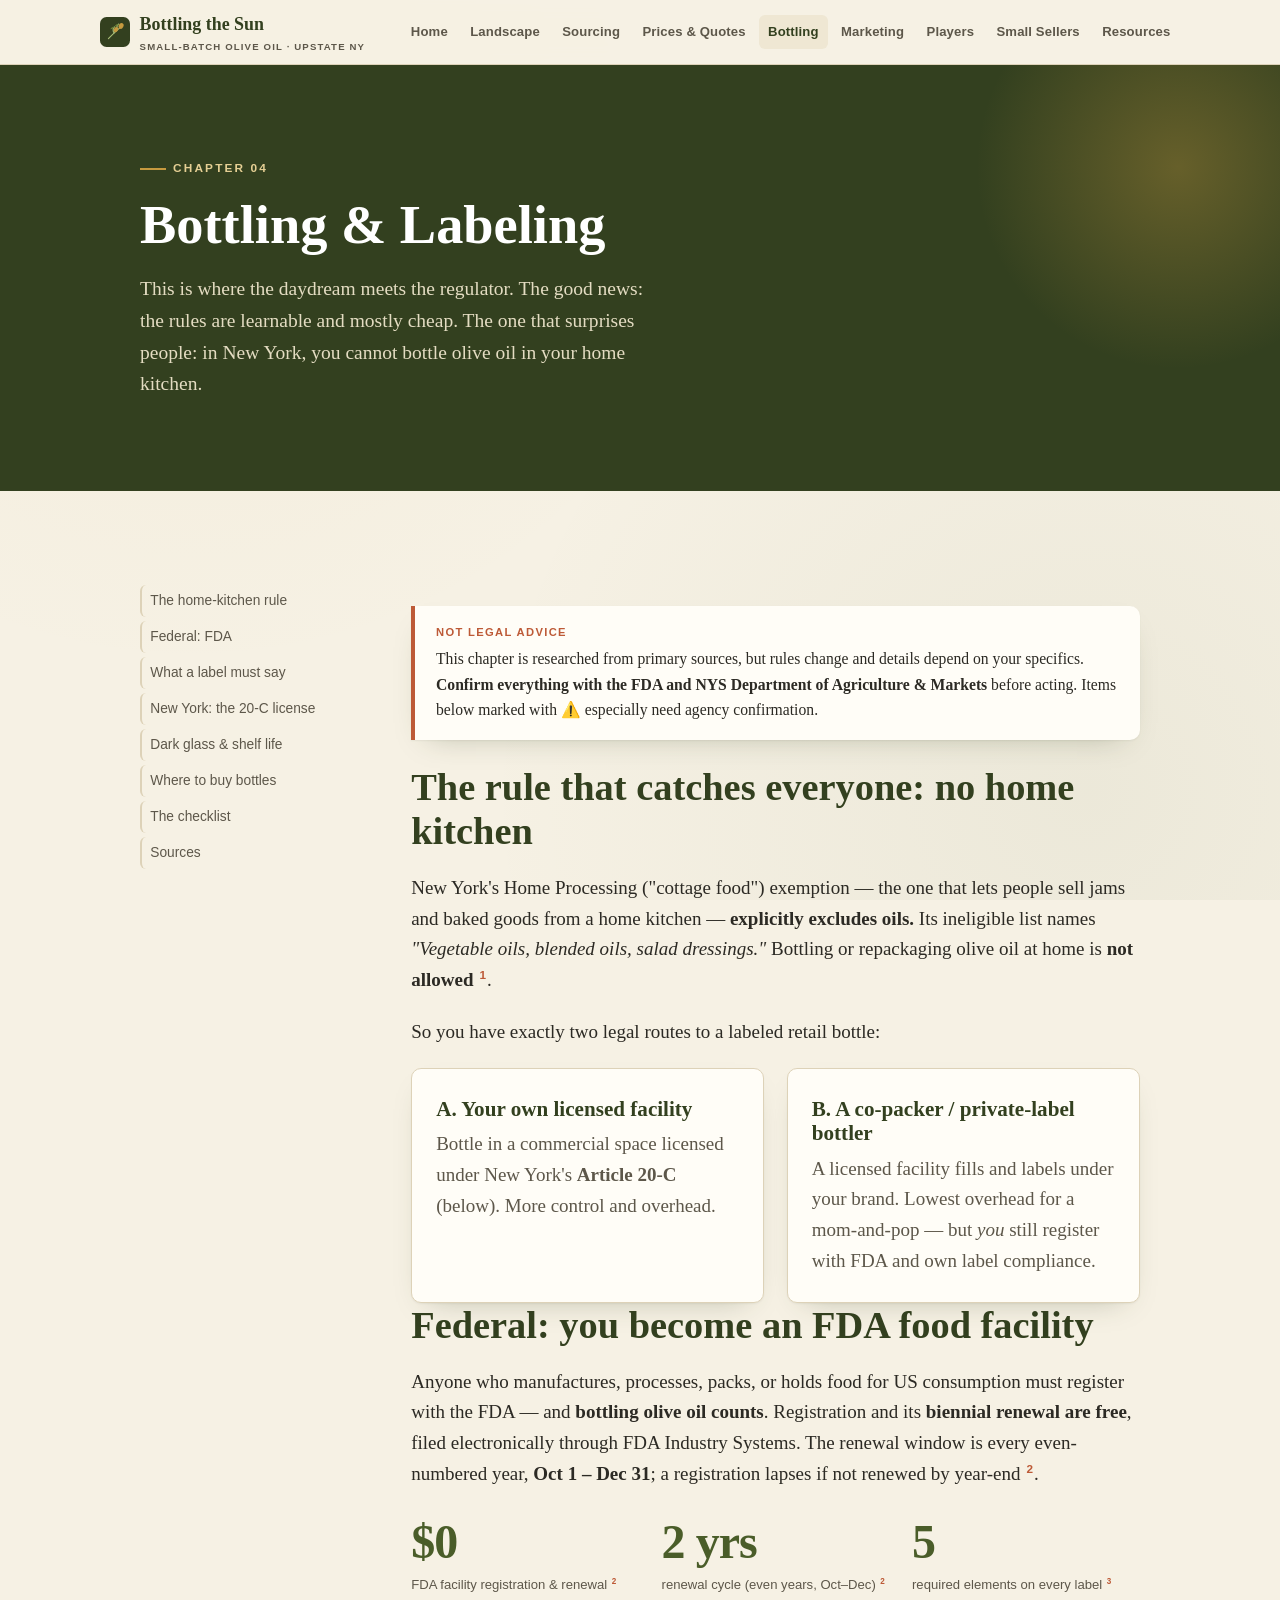
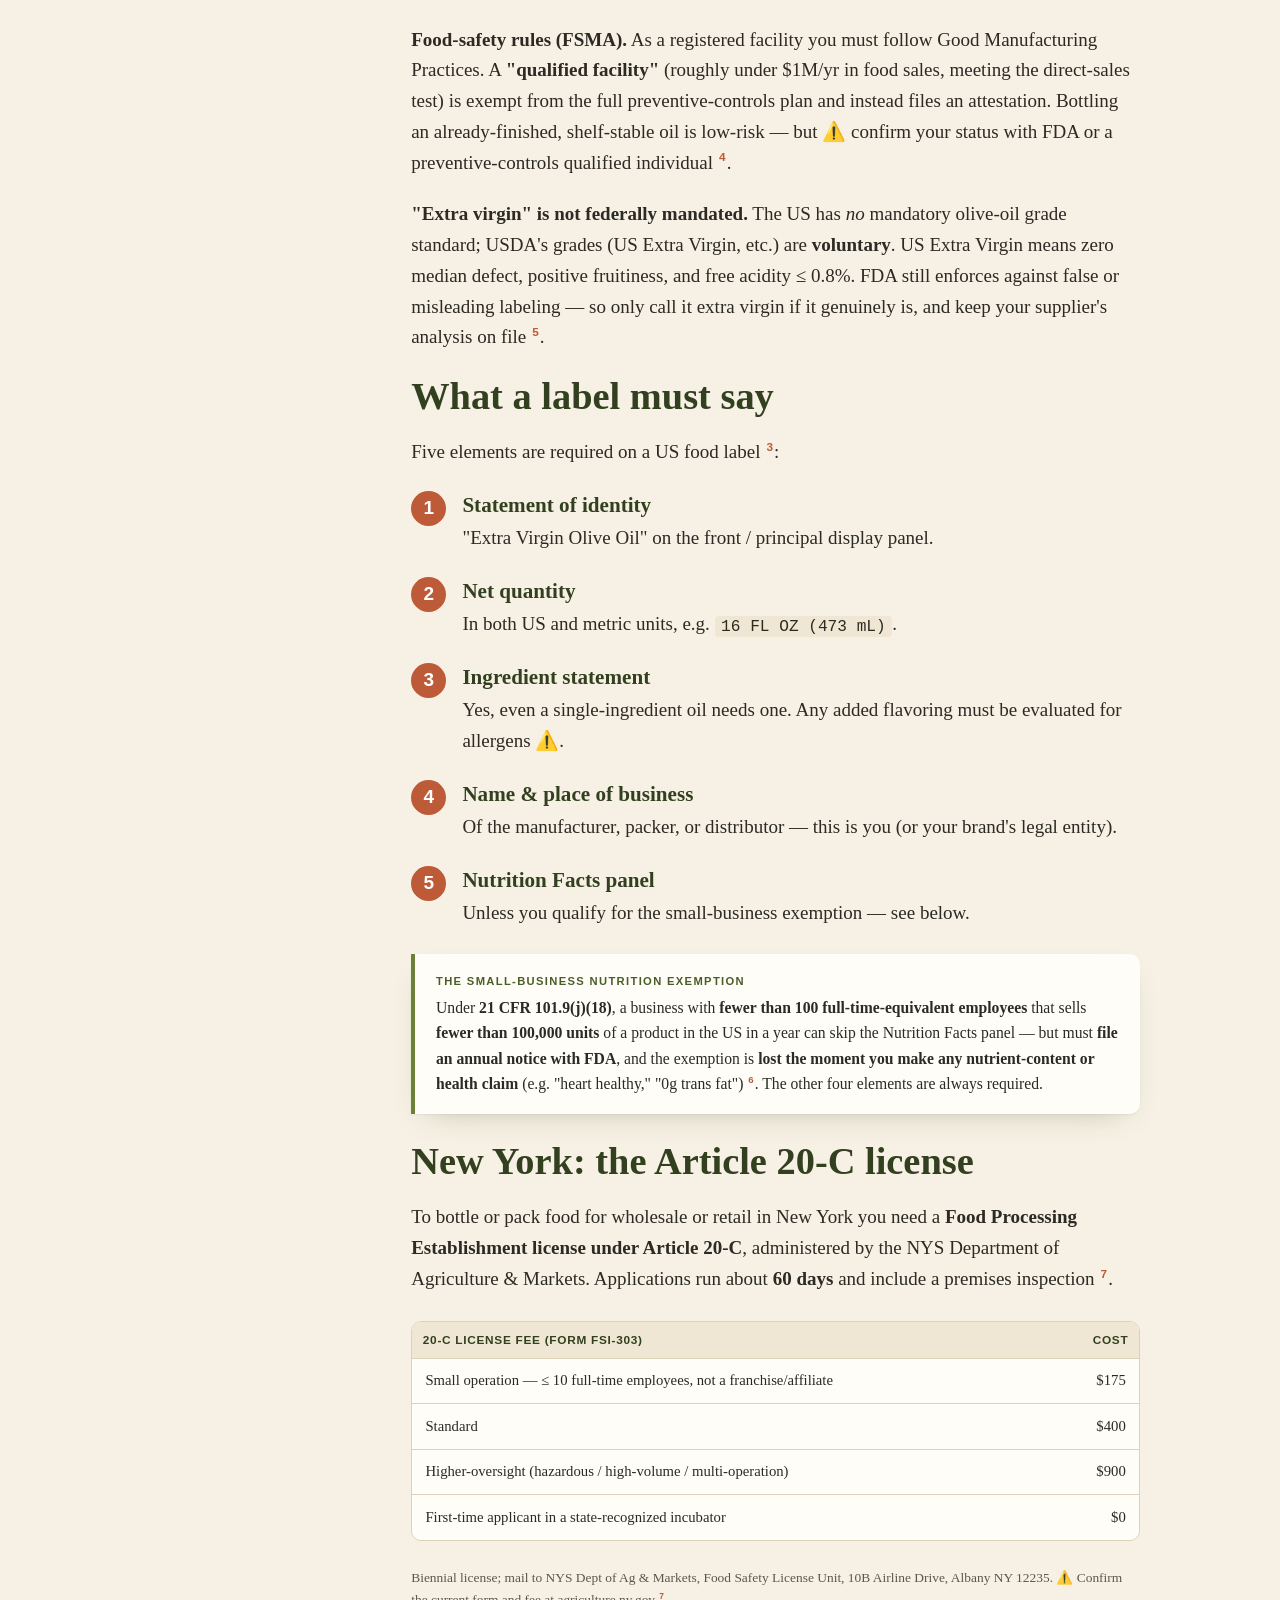
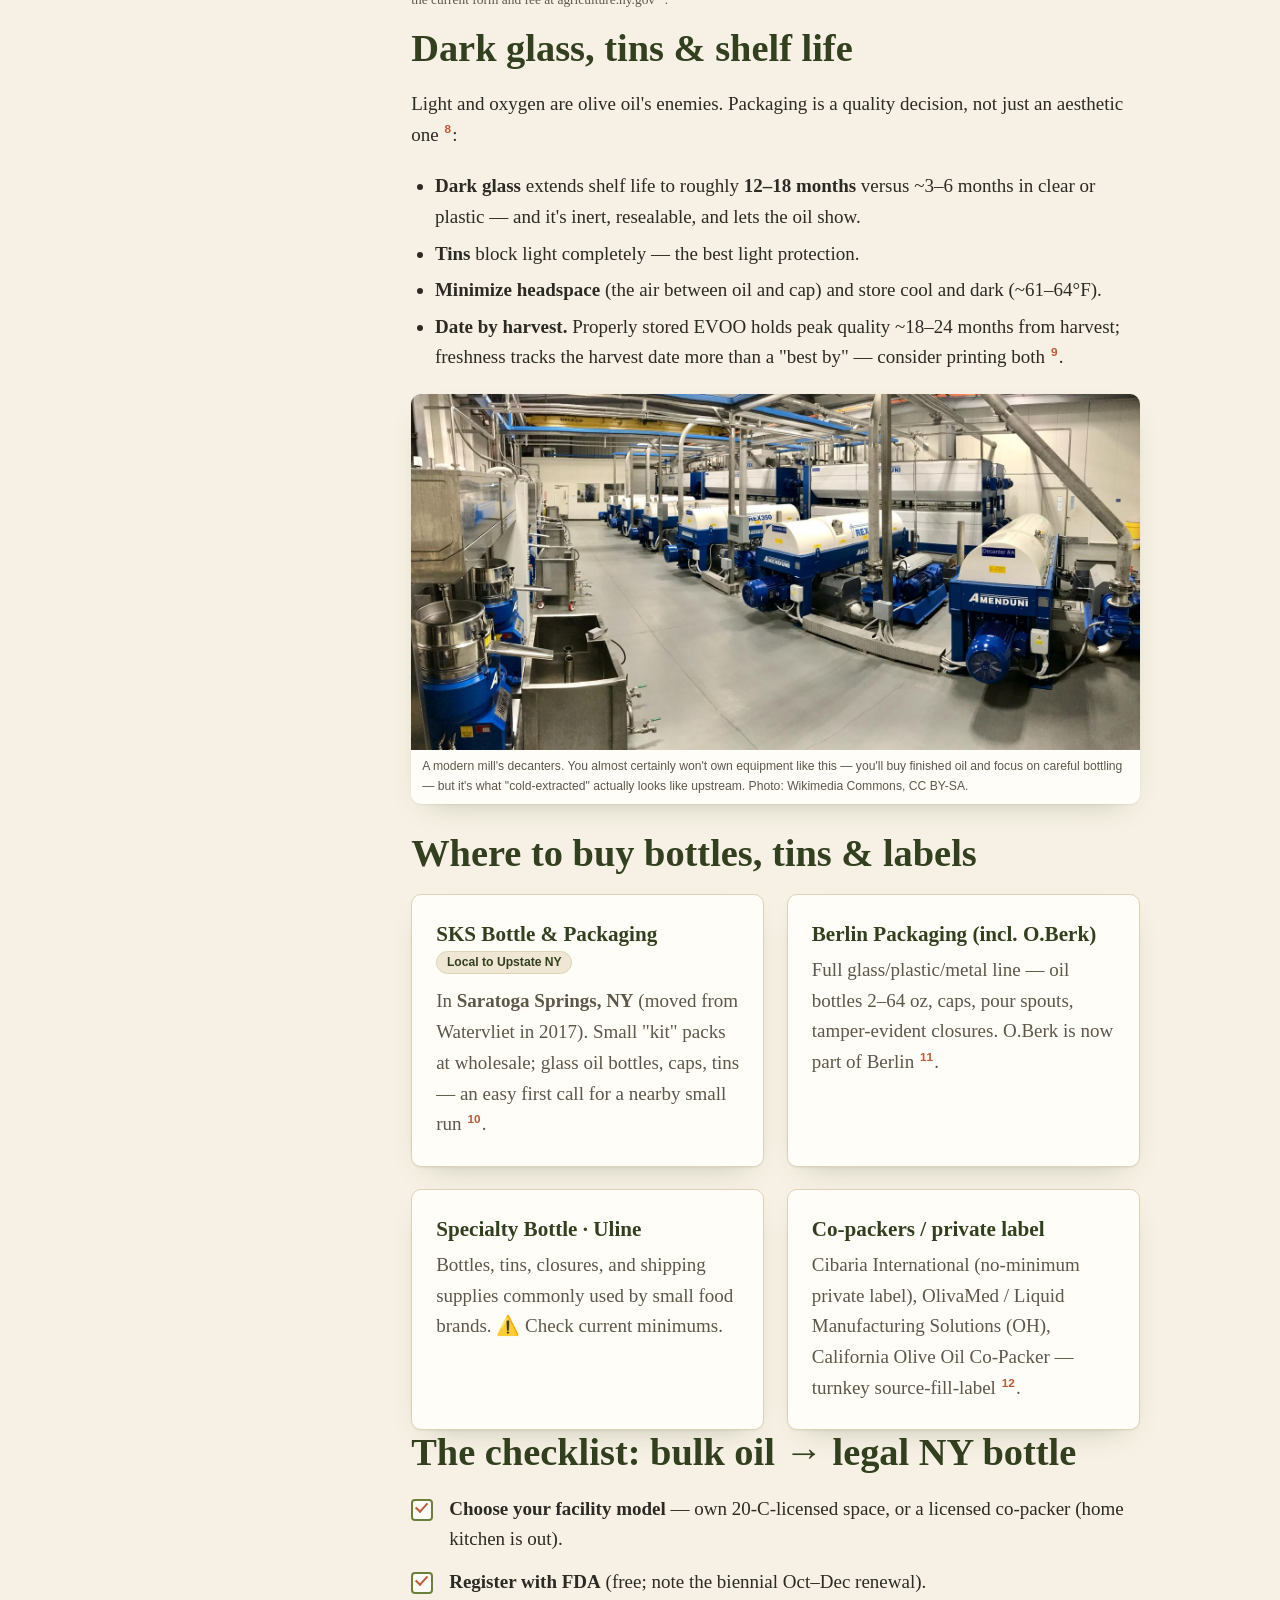
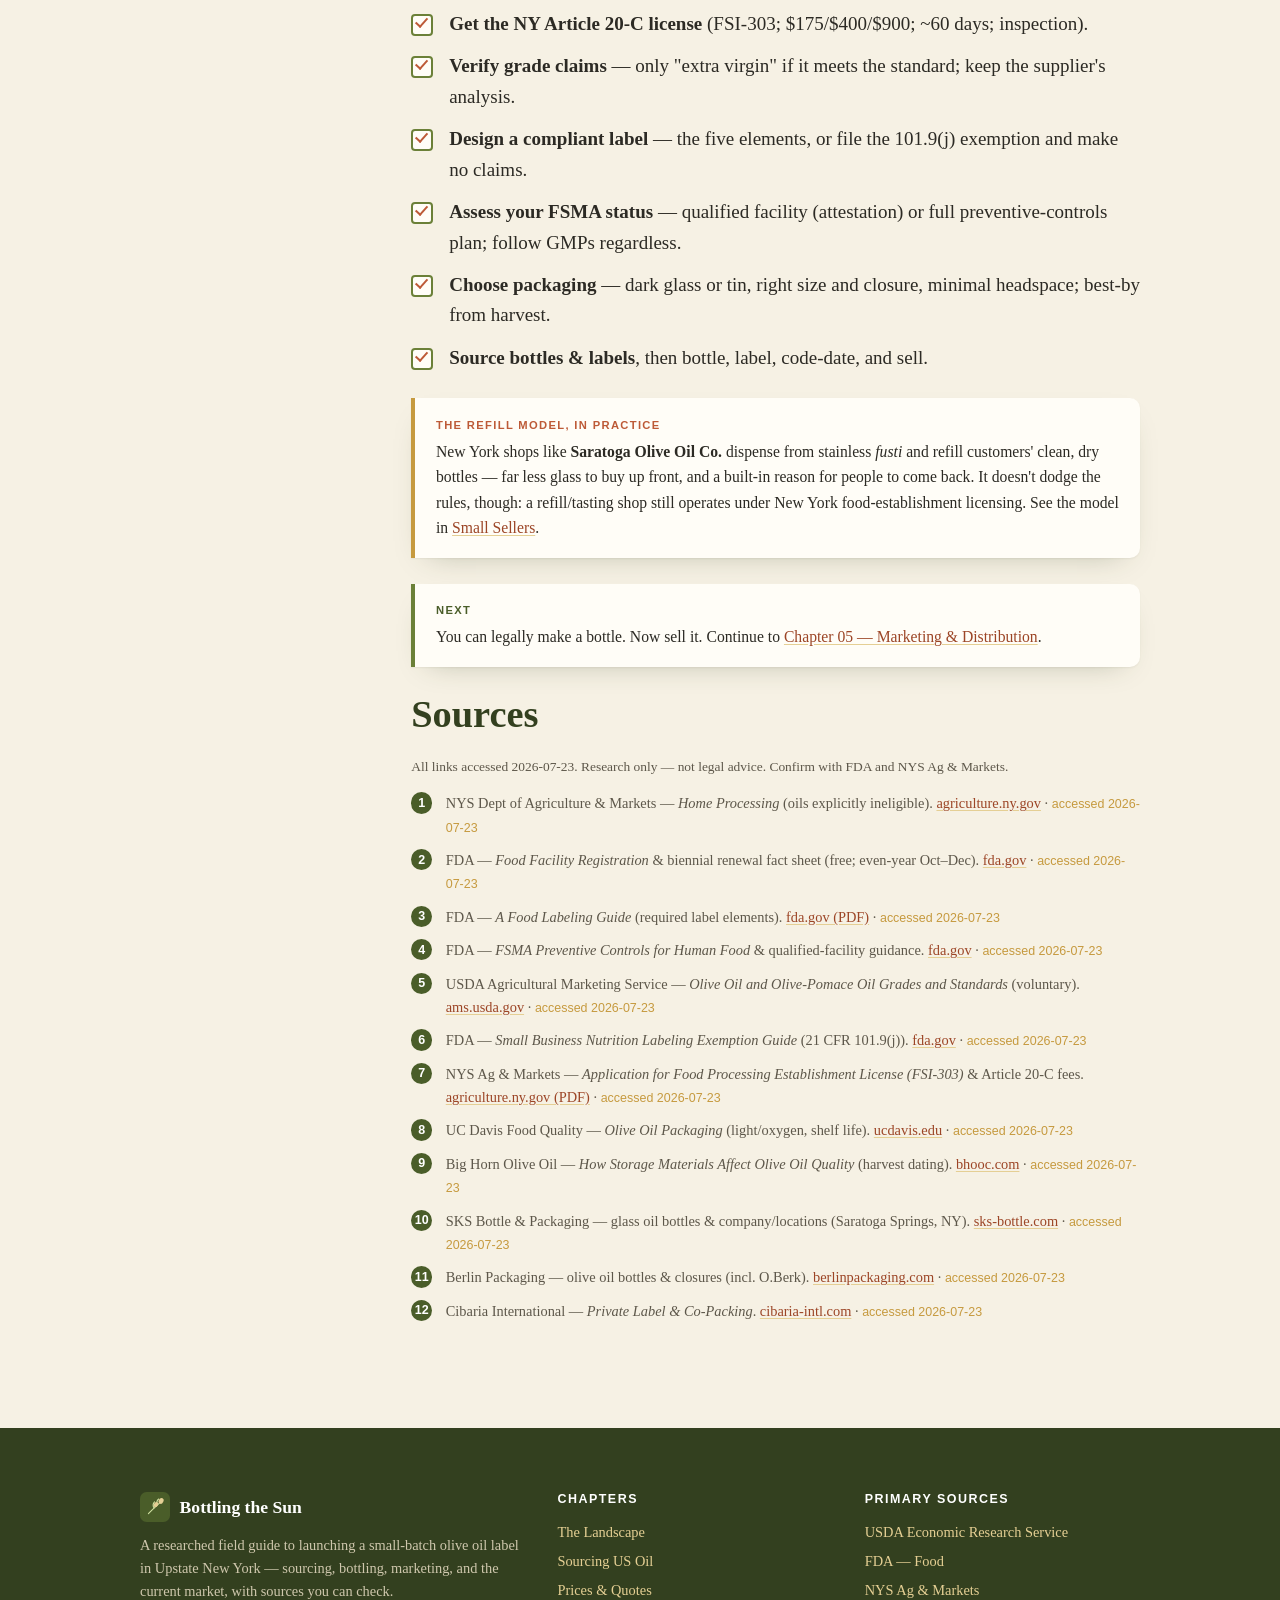
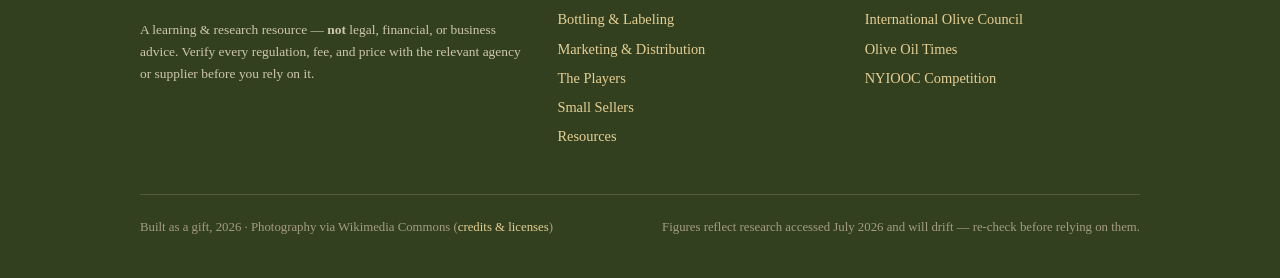
==== commit d76d4e11: "Add Small Sellers chapter and thread peer examples through every page New sellers.html profiles real" ====
--- a/bottling.html
+++ b/bottling.html
@@ -7,6 +7,7 @@
 <meta name="description" content="FDA food-facility registration, the New York Article 20-C license, why home kitchens can't bottle oil, dark glass and shelf life, required label elements, the small-business nutrition exemption, and a step-by-step checklist.">
 <link rel="icon" type="image/svg+xml" href="assets/svg/favicon.svg">
 <link rel="stylesheet" href="css/style.css">
+<script src="js/analytics.js"></script>
 </head>
 <body>
 
@@ -25,6 +26,7 @@
       <a href="bottling.html">Bottling</a>
       <a href="marketing.html">Marketing</a>
       <a href="players.html">Players</a>
+      <a href="sellers.html">Small Sellers</a>
       <a href="resources.html">Resources</a>
     </nav>
   </div>
@@ -139,6 +141,11 @@
         <li><strong>Choose packaging</strong> — dark glass or tin, right size and closure, minimal headspace; best-by from harvest.</li>
         <li><strong>Source bottles &amp; labels</strong>, then bottle, label, code-date, and sell.</li>
       </ul>
+      <div class="callout">
+        <span class="tag">The refill model, in practice</span>
+        New York shops like <strong>Saratoga Olive Oil Co.</strong> dispense from stainless <em>fusti</em> and refill customers' clean, dry bottles — far less glass to buy up front, and a built-in reason for people to come back. It doesn't dodge the rules, though: a refill/tasting shop still operates under New York food-establishment licensing. See the model in <a href="sellers.html#ny">Small Sellers</a>.
+      </div>
+
       <div class="callout tip" style="margin-top:1.6rem">
         <span class="tag">Next</span>
         You can legally make a bottle. Now sell it. Continue to <a href="marketing.html">Chapter 05 — Marketing &amp; Distribution</a>.
@@ -184,6 +191,7 @@
           <li><a href="bottling.html">Bottling &amp; Labeling</a></li>
           <li><a href="marketing.html">Marketing &amp; Distribution</a></li>
           <li><a href="players.html">The Players</a></li>
+          <li><a href="sellers.html">Small Sellers</a></li>
           <li><a href="resources.html">Resources</a></li>
         </ul>
       </div>
--- a/css/style.css
+++ b/css/style.css
@@ -303,8 +303,7 @@
 .site-foot li { margin:.4em 0; }
 .foot-brand { display:flex; align-items:center; gap:.6rem; color:#fff; font-weight:700; font-size:1.1rem; margin-bottom:.7rem; }
 .foot-brand .mark { width:30px; height:30px; }
-.foot-bottom { border-top:1px solid rgba(255,255,255,.14); padding-top:1.4rem; display:flex; justify-content:space-between; gap:1rem; flex-wrap:wrap; font-size:.8rem; color:#9c9madjust; }
-.foot-bottom { color:#a49c82; }
+.foot-bottom { border-top:1px solid rgba(255,255,255,.14); padding-top:1.4rem; display:flex; justify-content:space-between; gap:1rem; flex-wrap:wrap; font-size:.8rem; color:#a49c82; }
 
 /* --------------------------------------------------------------- utilities */
 .center { text-align: center; }
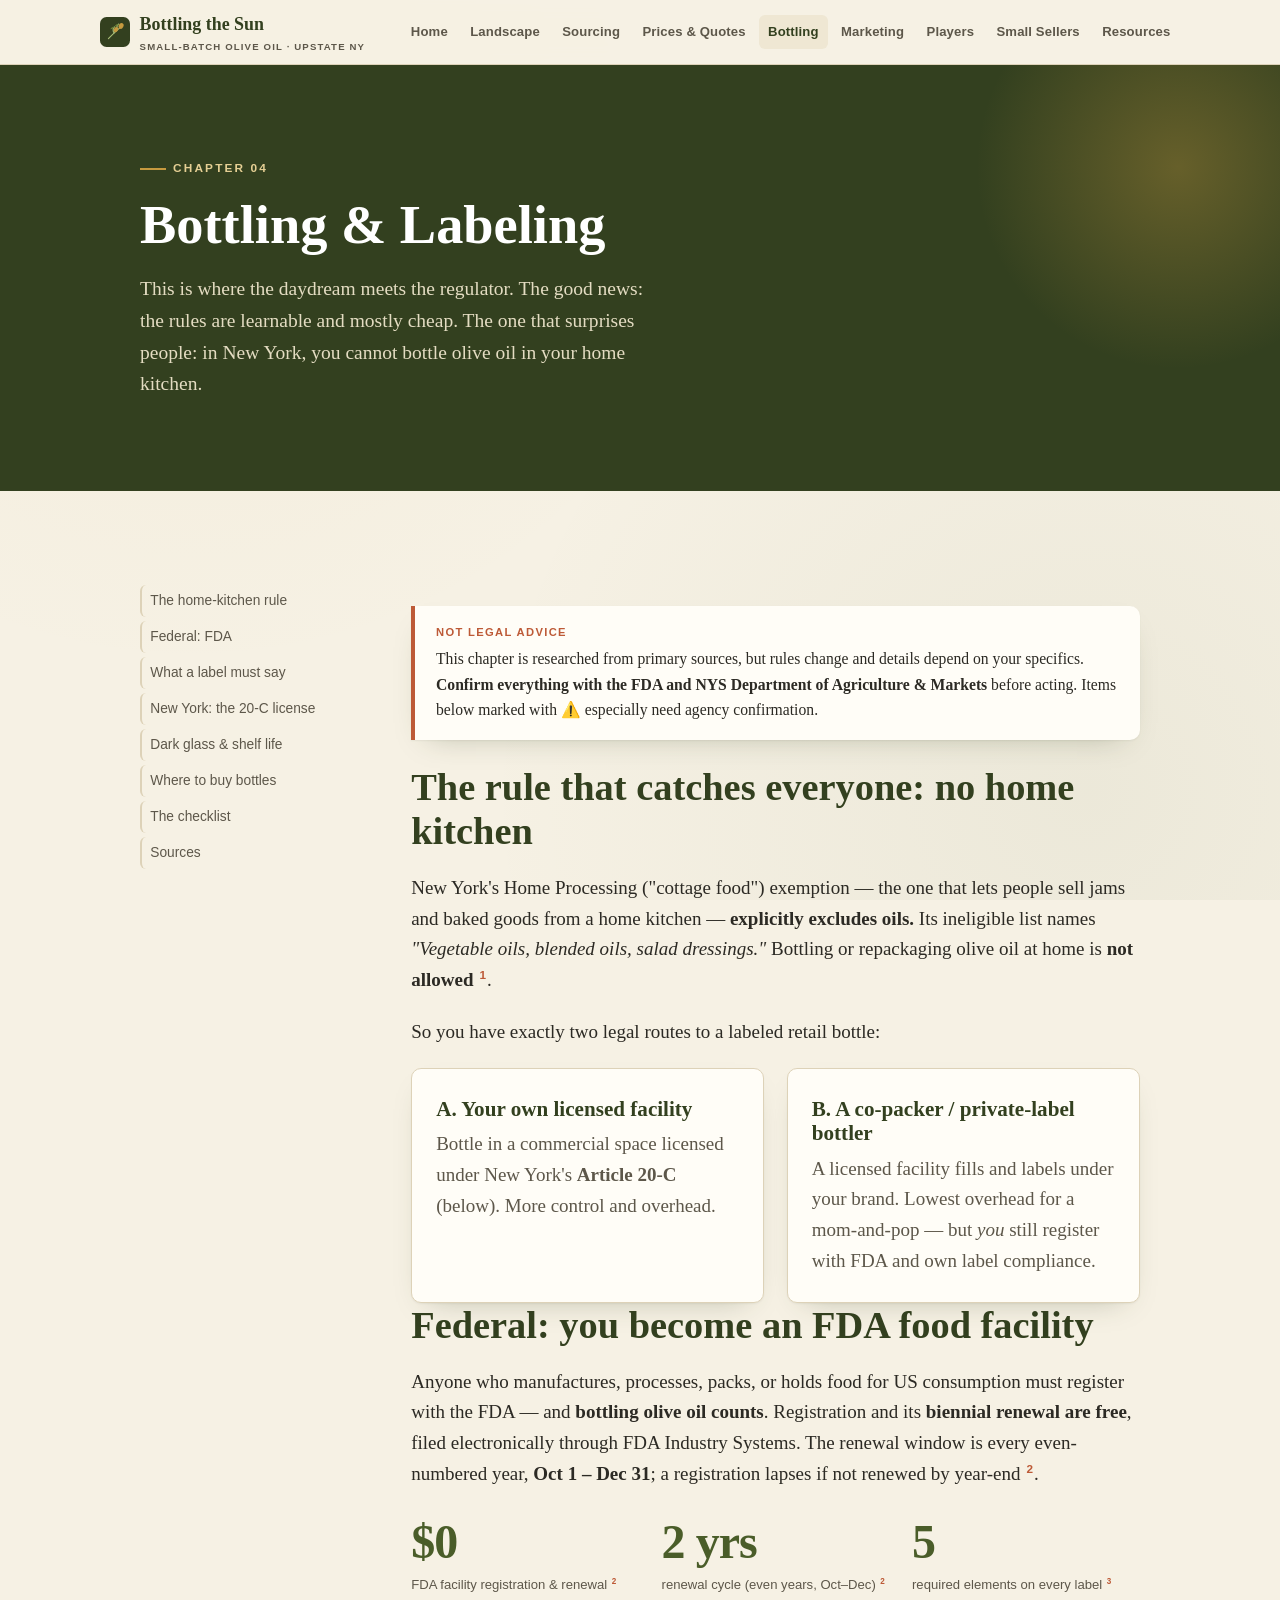
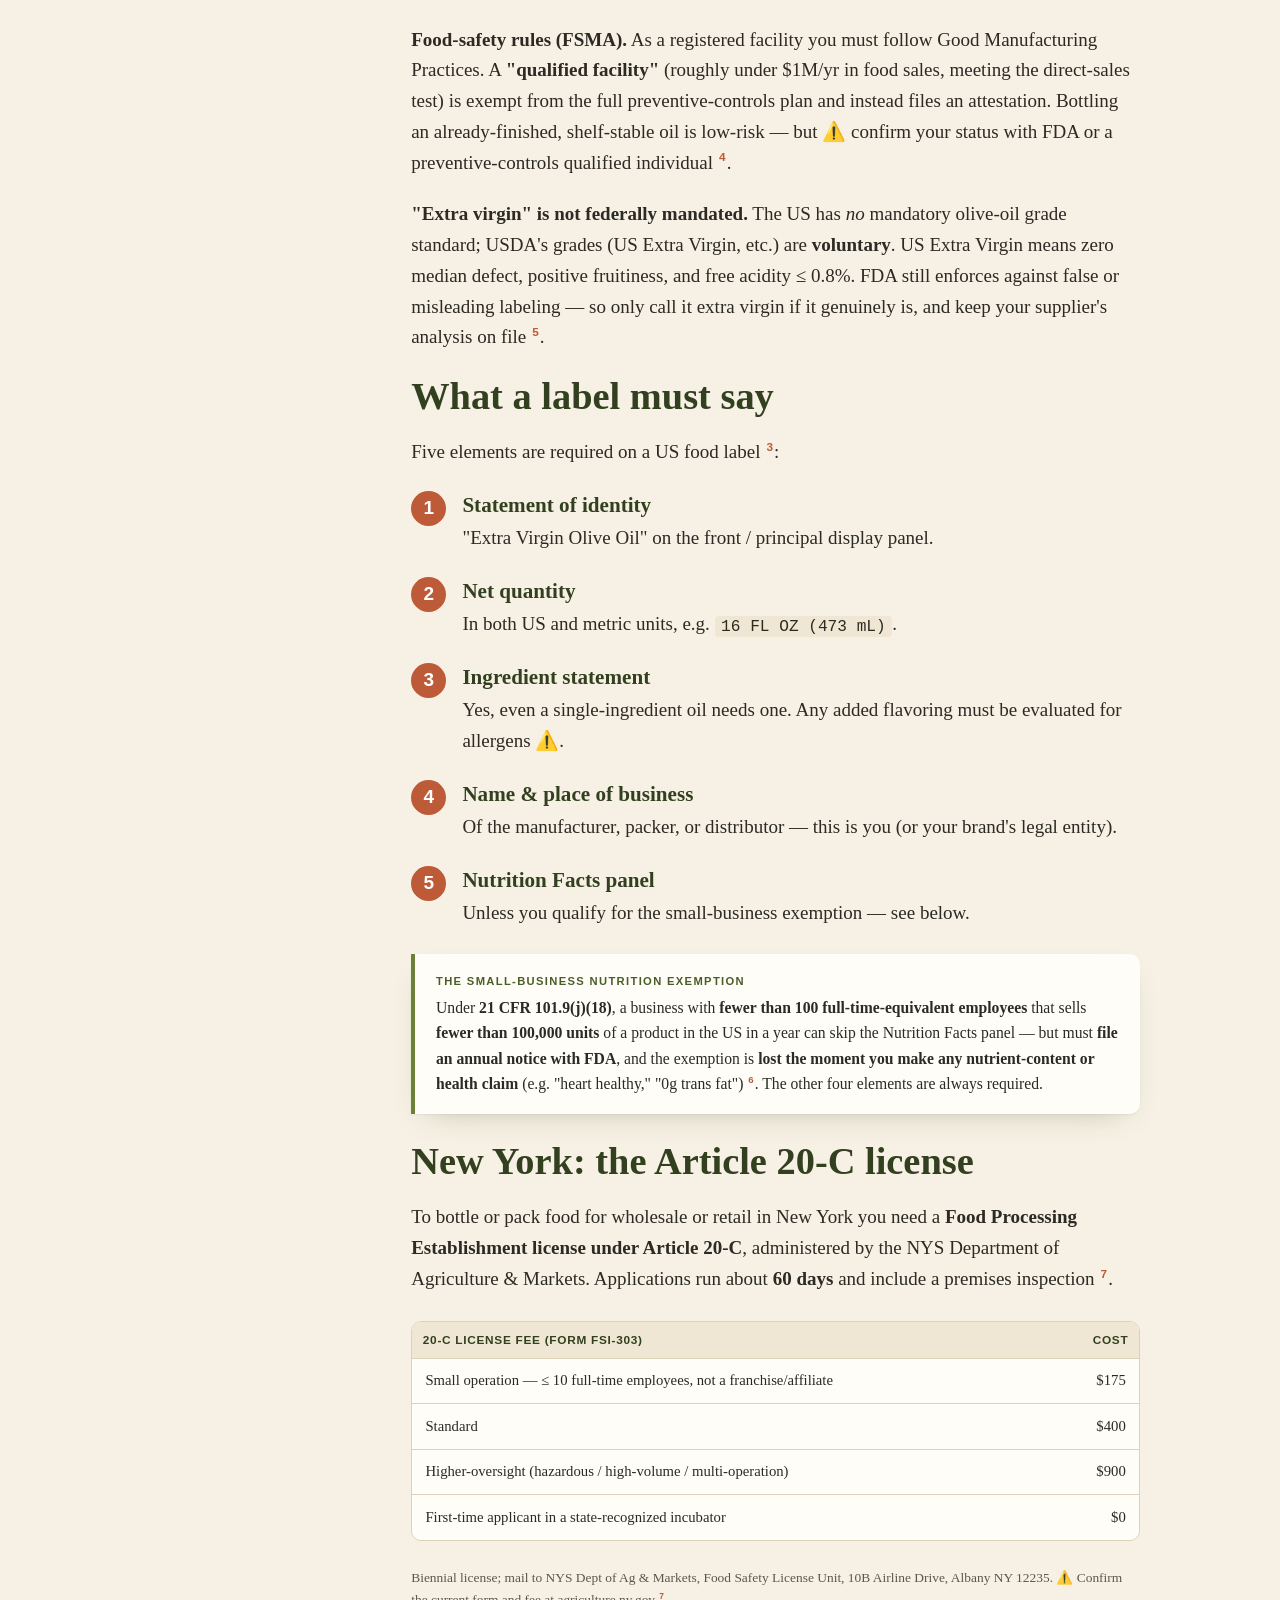
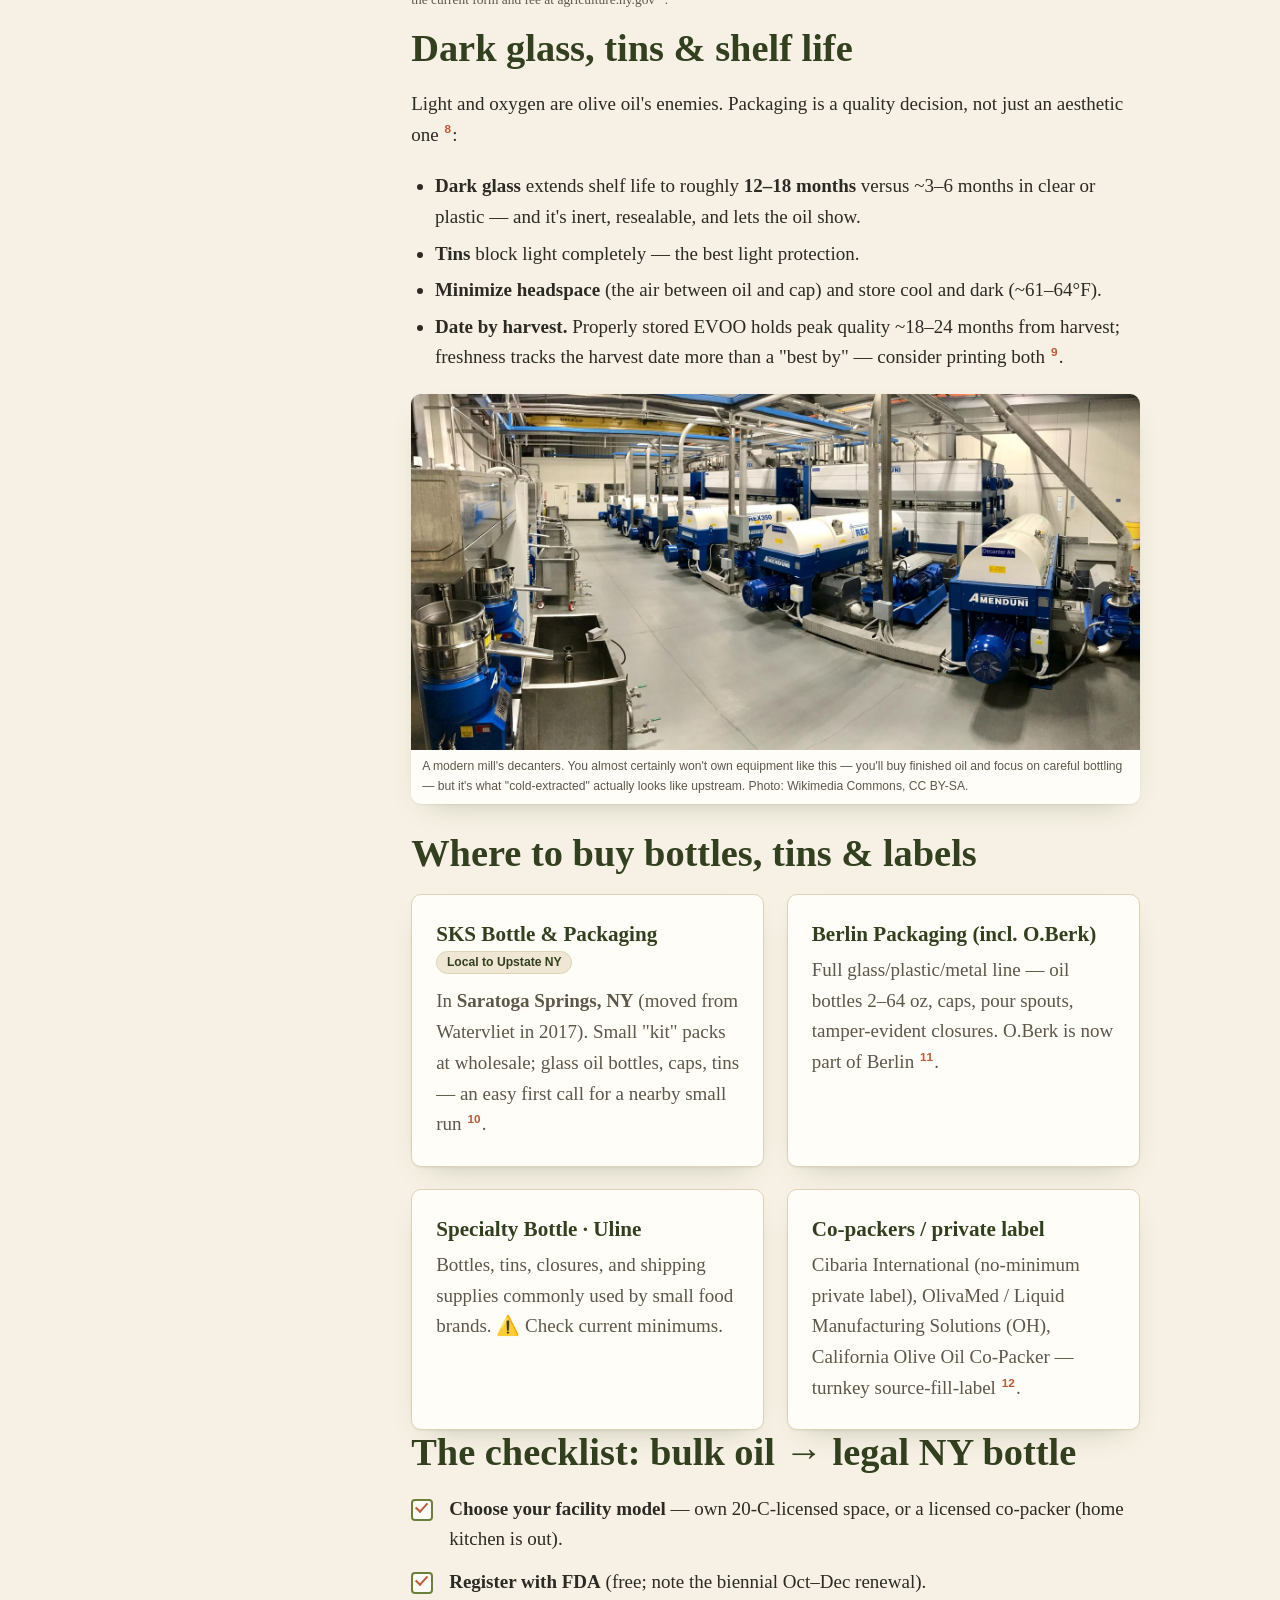
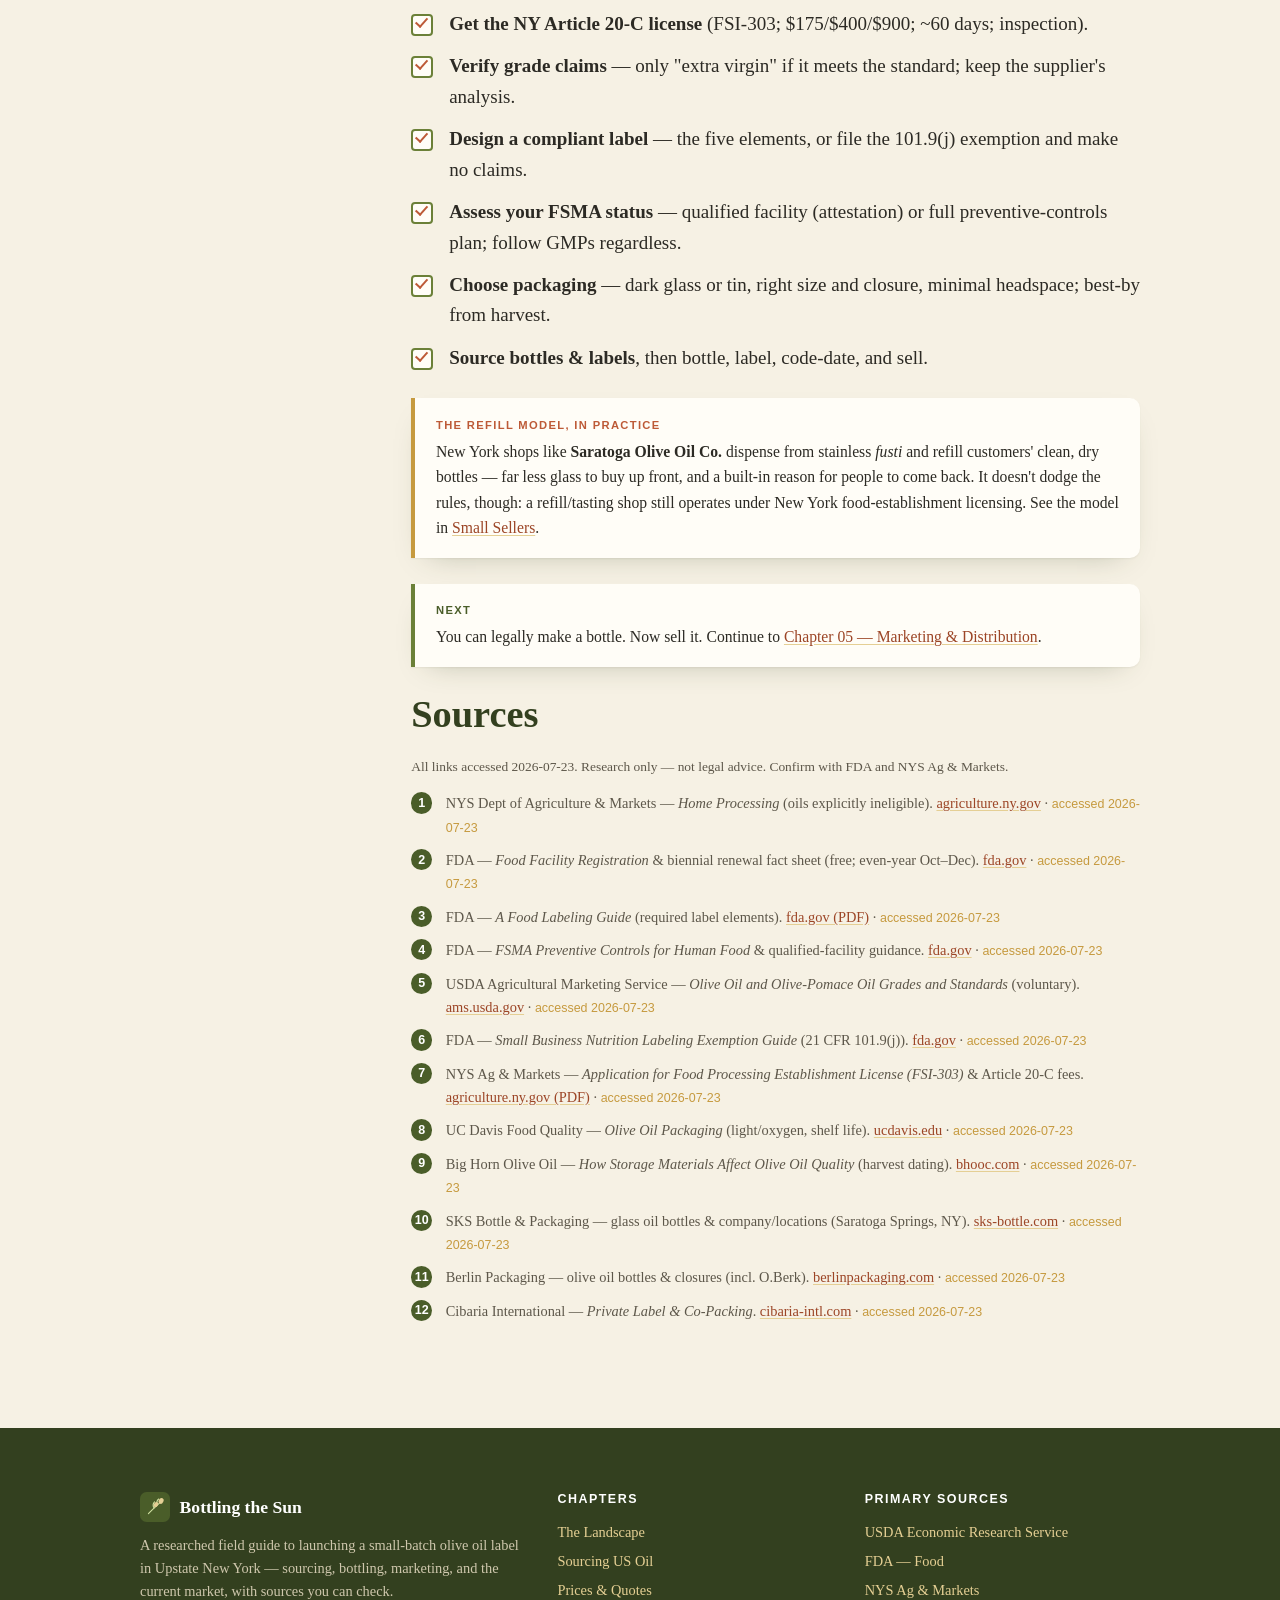
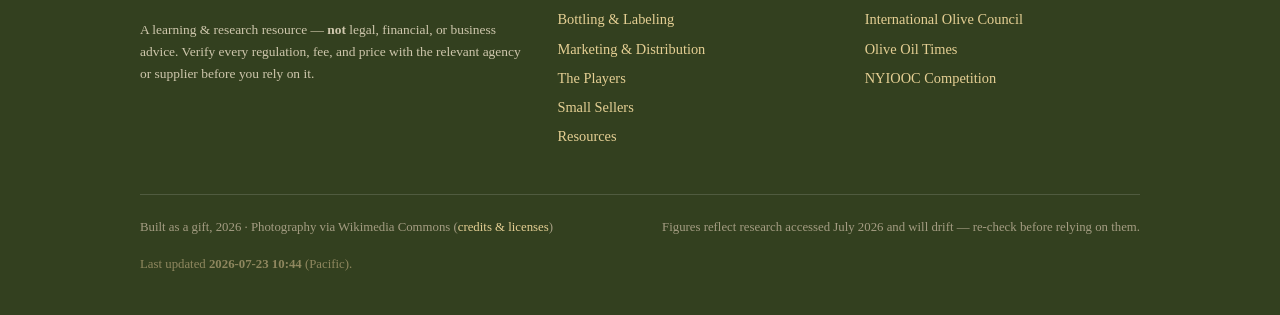
==== commit d56dfe13: "Add upstart comparison & awards sections; footer freshness stamp; fix dead links - Small Sellers: 'T" ====
--- a/bottling.html
+++ b/bottling.html
@@ -210,6 +210,7 @@
     <div class="foot-bottom">
       <span>Built as a gift, <span data-year>2026</span> · Photography via Wikimedia Commons (<a href="assets/photos/CREDITS.md">credits &amp; licenses</a>)</span>
       <span>Figures reflect research accessed July&nbsp;2026 and will drift — re-check before relying on them.</span>
+      <span style="flex-basis:100%;color:#8f875f">Last updated <strong>2026-07-23 10:44</strong> (Pacific).</span>
     </div>
   </div>
 </footer>
